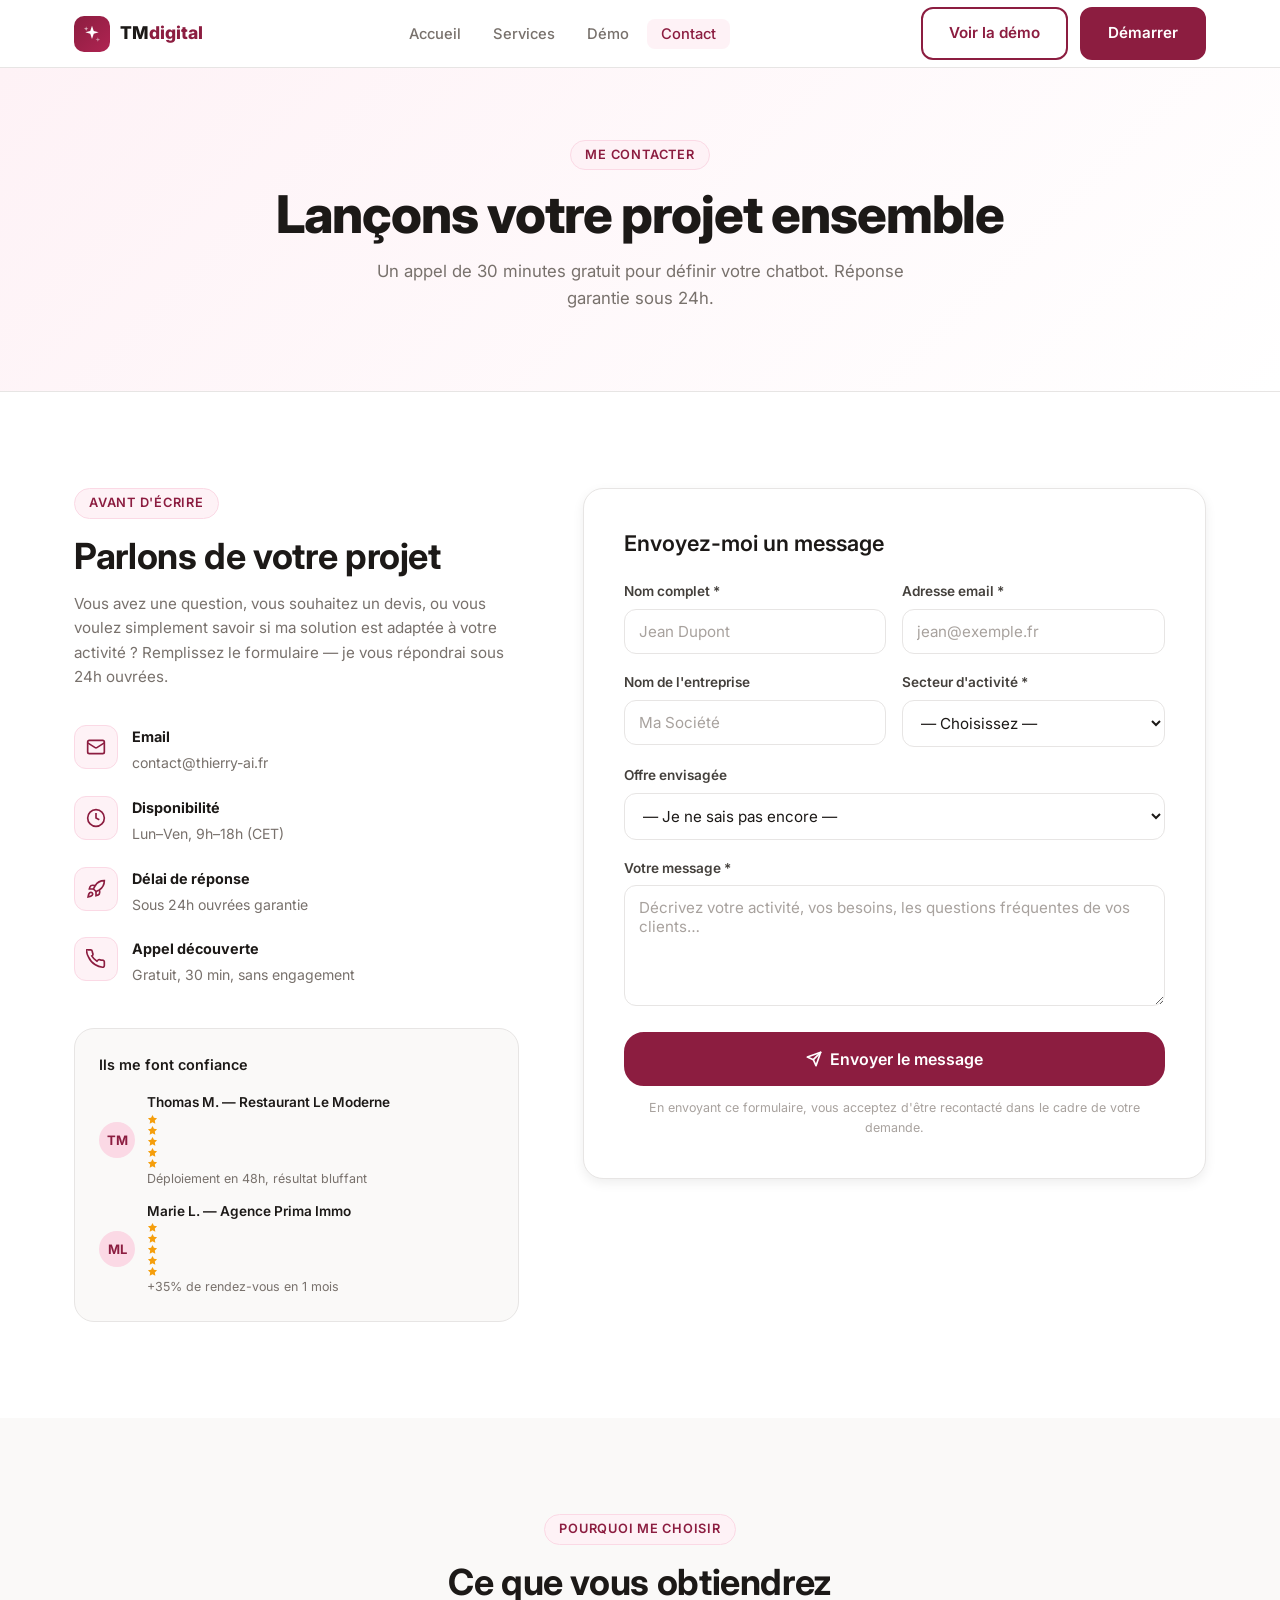
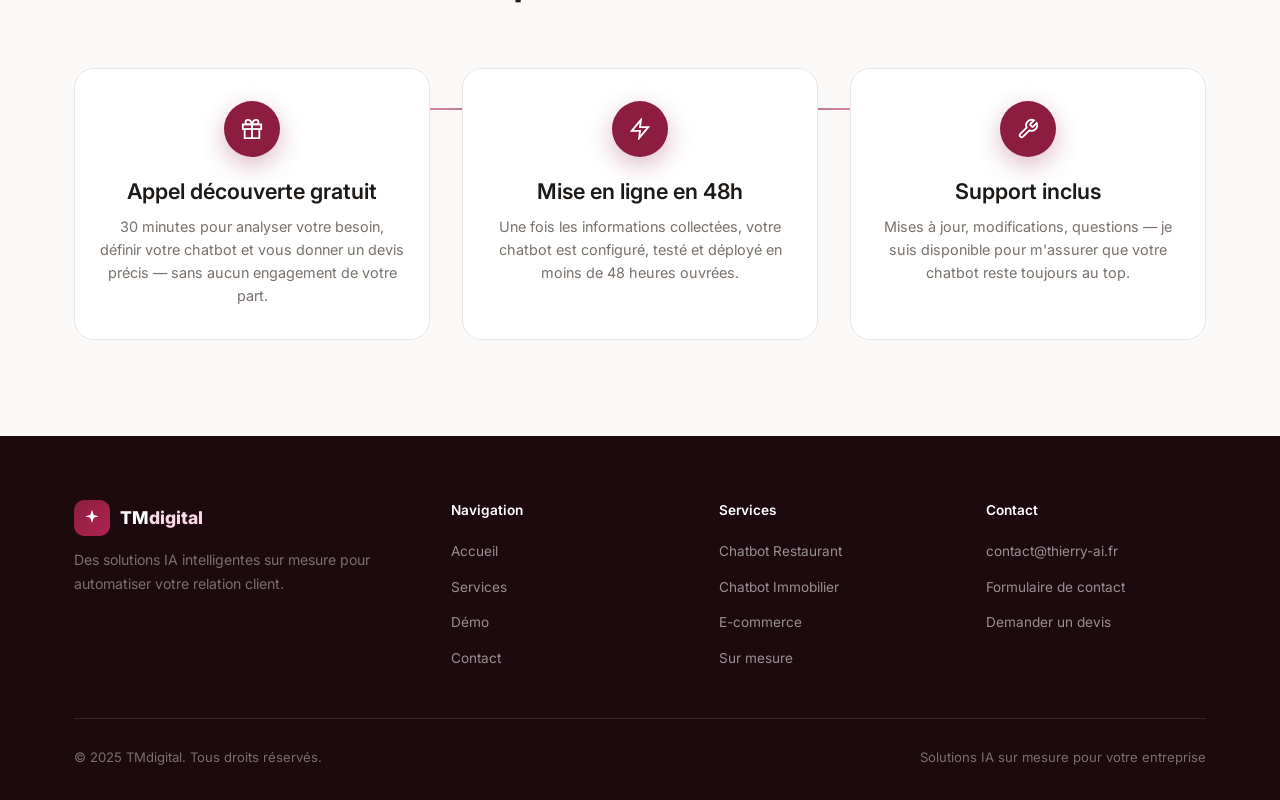
==== static/contact.html @ 53745bdd "TM Digital - premier deploiement" ====
<!DOCTYPE html>
<html lang="fr">
<head>
  <meta charset="UTF-8" />
  <meta name="viewport" content="width=device-width, initial-scale=1.0" />
  <title>Contact — TMdigital</title>
  <meta name="description" content="Contactez-moi pour lancer votre projet de chatbot IA. Appel de découverte gratuit de 30 minutes. Réponse sous 24h." />
  <link rel="preconnect" href="https://fonts.googleapis.com" />
  <link rel="preconnect" href="https://fonts.gstatic.com" crossorigin />
  <link href="https://fonts.googleapis.com/css2?family=Inter:wght@400;500;600;700;800&display=swap" rel="stylesheet" />
  <link rel="stylesheet" href="/static/css/style.css" />
</head>
<body>

<!-- ── Navigation ── -->
<header class="nav">
  <div class="container nav-inner">
    <a href="/" class="nav-logo">
      <div class="nav-logo-icon">
        <svg width="20" height="20" viewBox="0 0 24 24" fill="white"><path d="M12 2l2.09 6.26L20 10l-5.91 1.74L12 18l-2.09-6.26L4 10l5.91-1.74L12 2z"/><path d="M5 3l.68 2.04L7.74 5.72 5.72 6.4 5 8.44 4.28 6.4 2.26 5.72l2.06-.68L5 3z" opacity=".7"/><path d="M19 16l.68 2.04 2.06.68-2.06.68L19 21.44l-.68-2.04-2.06-.68 2.06-.68L19 16z" opacity=".5"/></svg>
      </div>
      <div class="nav-logo-name">TM<span>digital</span></div>
    </a>
    <nav aria-label="Navigation principale">
      <ul class="nav-links">
        <li><a href="/">Accueil</a></li>
        <li><a href="/services">Services</a></li>
        <li><a href="/demo">Démo</a></li>
        <li><a href="/contact" class="active">Contact</a></li>
      </ul>
    </nav>
    <div class="nav-cta">
      <a href="/demo" class="btn btn-outline">Voir la démo</a>
      <a href="/contact" class="btn btn-primary">Démarrer</a>
    </div>
    <button class="nav-burger" aria-label="Menu" aria-expanded="false">
      <span></span><span></span><span></span>
    </button>
  </div>
</header>

<!-- ── Page Header ── -->
<div class="page-header">
  <div class="container">
    <span class="section-label">Me contacter</span>
    <h1>Lançons votre projet ensemble</h1>
    <p>Un appel de 30 minutes gratuit pour définir votre chatbot. Réponse garantie sous 24h.</p>
  </div>
</div>

<!-- ── Contact Section ── -->
<section class="section">
  <div class="container">
    <div class="contact-grid">

      <!-- Info -->
      <div class="contact-info fade-up">
        <span class="section-label">Avant d'écrire</span>
        <h2>Parlons de votre projet</h2>
        <p>
          Vous avez une question, vous souhaitez un devis, ou vous voulez simplement savoir si ma solution
          est adaptée à votre activité ? Remplissez le formulaire — je vous répondrai sous 24h ouvrées.
        </p>

        <div class="contact-items">
          <div class="contact-item">
            <div class="contact-item-icon">
              <svg viewBox="0 0 24 24" fill="none" stroke="currentColor" stroke-width="2"><rect x="2" y="4" width="20" height="16" rx="2"/><path d="m22 7-8.97 5.7a1.94 1.94 0 01-2.06 0L2 7"/></svg>
            </div>
            <div class="contact-item-text">
              <strong>Email</strong>
              <span>contact@thierry-ai.fr</span>
            </div>
          </div>
          <div class="contact-item">
            <div class="contact-item-icon">
              <svg viewBox="0 0 24 24" fill="none" stroke="currentColor" stroke-width="2"><circle cx="12" cy="12" r="10"/><polyline points="12 6 12 12 16 14"/></svg>
            </div>
            <div class="contact-item-text">
              <strong>Disponibilité</strong>
              <span>Lun–Ven, 9h–18h (CET)</span>
            </div>
          </div>
          <div class="contact-item">
            <div class="contact-item-icon">
              <svg viewBox="0 0 24 24" fill="none" stroke="currentColor" stroke-width="2"><path d="M4.5 16.5c-1.5 1.26-2 5-2 5s3.74-.5 5-2c.71-.84.7-2.13-.09-2.91a2.18 2.18 0 00-2.91-.09z"/><path d="m12 15-3-3a22 22 0 012-3.95A12.88 12.88 0 0122 2c0 2.72-.78 7.5-6 11a22.35 22.35 0 01-4 2z"/><path d="M9 12H4s.55-3.03 2-4c1.62-1.08 5 0 5 0"/><path d="M12 15v5s3.03-.55 4-2c1.08-1.62 0-5 0-5"/></svg>
            </div>
            <div class="contact-item-text">
              <strong>Délai de réponse</strong>
              <span>Sous 24h ouvrées garantie</span>
            </div>
          </div>
          <div class="contact-item">
            <div class="contact-item-icon">
              <svg viewBox="0 0 24 24" fill="none" stroke="currentColor" stroke-width="2"><path d="M22 16.92v3a2 2 0 01-2.18 2 19.79 19.79 0 01-8.63-3.07A19.5 19.5 0 013.07 9.81 19.79 19.79 0 01.53 1.16 2 2 0 012.5 1h3a2 2 0 012 1.72 12.84 12.84 0 00.7 2.81 2 2 0 01-.45 2.11L6.91 8.3a16 16 0 006.29 6.29l1.36-1.35a2 2 0 012.11-.45 12.84 12.84 0 002.81.7A2 2 0 0122 15.54v1.38z"/></svg>
            </div>
            <div class="contact-item-text">
              <strong>Appel découverte</strong>
              <span>Gratuit, 30 min, sans engagement</span>
            </div>
          </div>
        </div>

        <!-- Trusted by -->
        <div style="margin-top:40px;padding:24px;background:var(--bg-alt);border:1px solid var(--border);border-radius:var(--radius-xl)">
          <h4 style="margin-bottom:16px;font-size:.9rem">Ils me font confiance</h4>
          <div style="display:flex;flex-direction:column;gap:12px">
            <div style="display:flex;align-items:center;gap:12px">
              <div style="width:36px;height:36px;background:var(--primary-100);border-radius:50%;display:flex;align-items:center;justify-content:center;font-size:13px;font-weight:700;color:var(--primary);flex-shrink:0">TM</div>
              <div>
                <div style="font-size:.85rem;font-weight:600">Thomas M. — Restaurant Le Moderne</div>
                <div style="font-size:.78rem;color:var(--text-3)">
                  <svg viewBox="0 0 24 24" fill="currentColor" style="width:11px;height:11px;color:#f59e0b"><polygon points="12 2 15.09 8.26 22 9.27 17 14.14 18.18 21.02 12 17.77 5.82 21.02 7 14.14 2 9.27 8.91 8.26 12 2"/></svg>
                  <svg viewBox="0 0 24 24" fill="currentColor" style="width:11px;height:11px;color:#f59e0b"><polygon points="12 2 15.09 8.26 22 9.27 17 14.14 18.18 21.02 12 17.77 5.82 21.02 7 14.14 2 9.27 8.91 8.26 12 2"/></svg>
                  <svg viewBox="0 0 24 24" fill="currentColor" style="width:11px;height:11px;color:#f59e0b"><polygon points="12 2 15.09 8.26 22 9.27 17 14.14 18.18 21.02 12 17.77 5.82 21.02 7 14.14 2 9.27 8.91 8.26 12 2"/></svg>
                  <svg viewBox="0 0 24 24" fill="currentColor" style="width:11px;height:11px;color:#f59e0b"><polygon points="12 2 15.09 8.26 22 9.27 17 14.14 18.18 21.02 12 17.77 5.82 21.02 7 14.14 2 9.27 8.91 8.26 12 2"/></svg>
                  <svg viewBox="0 0 24 24" fill="currentColor" style="width:11px;height:11px;color:#f59e0b"><polygon points="12 2 15.09 8.26 22 9.27 17 14.14 18.18 21.02 12 17.77 5.82 21.02 7 14.14 2 9.27 8.91 8.26 12 2"/></svg>
                  Déploiement en 48h, résultat bluffant
                </div>
              </div>
            </div>
            <div style="display:flex;align-items:center;gap:12px">
              <div style="width:36px;height:36px;background:var(--primary-100);border-radius:50%;display:flex;align-items:center;justify-content:center;font-size:13px;font-weight:700;color:var(--primary);flex-shrink:0">ML</div>
              <div>
                <div style="font-size:.85rem;font-weight:600">Marie L. — Agence Prima Immo</div>
                <div style="font-size:.78rem;color:var(--text-3)">
                  <svg viewBox="0 0 24 24" fill="currentColor" style="width:11px;height:11px;color:#f59e0b"><polygon points="12 2 15.09 8.26 22 9.27 17 14.14 18.18 21.02 12 17.77 5.82 21.02 7 14.14 2 9.27 8.91 8.26 12 2"/></svg>
                  <svg viewBox="0 0 24 24" fill="currentColor" style="width:11px;height:11px;color:#f59e0b"><polygon points="12 2 15.09 8.26 22 9.27 17 14.14 18.18 21.02 12 17.77 5.82 21.02 7 14.14 2 9.27 8.91 8.26 12 2"/></svg>
                  <svg viewBox="0 0 24 24" fill="currentColor" style="width:11px;height:11px;color:#f59e0b"><polygon points="12 2 15.09 8.26 22 9.27 17 14.14 18.18 21.02 12 17.77 5.82 21.02 7 14.14 2 9.27 8.91 8.26 12 2"/></svg>
                  <svg viewBox="0 0 24 24" fill="currentColor" style="width:11px;height:11px;color:#f59e0b"><polygon points="12 2 15.09 8.26 22 9.27 17 14.14 18.18 21.02 12 17.77 5.82 21.02 7 14.14 2 9.27 8.91 8.26 12 2"/></svg>
                  <svg viewBox="0 0 24 24" fill="currentColor" style="width:11px;height:11px;color:#f59e0b"><polygon points="12 2 15.09 8.26 22 9.27 17 14.14 18.18 21.02 12 17.77 5.82 21.02 7 14.14 2 9.27 8.91 8.26 12 2"/></svg>
                  +35% de rendez-vous en 1 mois
                </div>
              </div>
            </div>
          </div>
        </div>
      </div>

      <!-- Form -->
      <div class="contact-form-card fade-up">
        <h3>Envoyez-moi un message</h3>

        <form id="contactForm" novalidate>
          <div class="form-row">
            <div class="form-group">
              <label for="nom">Nom complet *</label>
              <input
                type="text"
                id="nom"
                name="nom"
                class="form-control"
                placeholder="Jean Dupont"
                required
              />
            </div>
            <div class="form-group">
              <label for="email">Adresse email *</label>
              <input
                type="email"
                id="email"
                name="email"
                class="form-control"
                placeholder="jean@exemple.fr"
                required
              />
            </div>
          </div>

          <div class="form-row">
            <div class="form-group">
              <label for="entreprise">Nom de l'entreprise</label>
              <input
                type="text"
                id="entreprise"
                name="entreprise"
                class="form-control"
                placeholder="Ma Société"
              />
            </div>
            <div class="form-group">
              <label for="secteur">Secteur d'activité *</label>
              <select id="secteur" name="secteur" class="form-control" required>
                <option value="">— Choisissez —</option>
                <option value="restaurant">Restauration</option>
                <option value="immobilier">Immobilier</option>
                <option value="hotellerie">Hôtellerie</option>
                <option value="ecommerce">E-commerce</option>
                <option value="medical">Médical / Santé</option>
                <option value="juridique">Juridique / Conseil</option>
                <option value="autre">Autre secteur</option>
              </select>
            </div>
          </div>

          <div class="form-group">
            <label for="budget">Offre envisagée</label>
            <select id="budget" name="budget" class="form-control">
              <option value="">— Je ne sais pas encore —</option>
              <option value="starter">Starter (800 € + 150 €/mois)</option>
              <option value="pro">Pro (1 500 € + 200 €/mois)</option>
              <option value="enterprise">Enterprise (sur devis)</option>
            </select>
          </div>

          <div class="form-group">
            <label for="message">Votre message *</label>
            <textarea
              id="message"
              name="message"
              class="form-control"
              rows="5"
              placeholder="Décrivez votre activité, vos besoins, les questions fréquentes de vos clients…"
              required
            ></textarea>
          </div>

          <button type="submit" class="btn btn-primary btn-lg" style="width:100%;justify-content:center">
            <svg width="16" height="16" viewBox="0 0 24 24" fill="none" stroke="currentColor" stroke-width="2.5" stroke-linecap="round" stroke-linejoin="round">
              <line x1="22" y1="2" x2="11" y2="13"/>
              <polygon points="22 2 15 22 11 13 2 9 22 2"/>
            </svg>
            Envoyer le message
          </button>

          <p style="font-size:.78rem;color:var(--text-4);text-align:center;margin-top:12px">
            En envoyant ce formulaire, vous acceptez d'être recontacté dans le cadre de votre demande.
          </p>
        </form>

        <!-- Success state -->
        <div class="form-success" id="formSuccess">
          <div class="form-success-icon">
            <svg viewBox="0 0 24 24" fill="none" stroke="currentColor" stroke-width="2.5" style="width:40px;height:40px;color:var(--success)"><polyline points="20 6 9 17 4 12"/></svg>
          </div>
          <h4>Message envoyé avec succès !</h4>
          <p>Merci pour votre demande. Je vous répondrai dans les <strong>24 heures ouvrées</strong>.</p>
          <a href="/" class="btn btn-outline" style="margin-top:20px">Retour à l'accueil</a>
        </div>
      </div>
    </div>
  </div>
</section>

<!-- ── Trust section ── -->
<section class="section section--alt">
  <div class="container">
    <div class="section-header fade-up">
      <span class="section-label">Pourquoi me choisir</span>
      <h2>Ce que vous obtiendrez</h2>
    </div>
    <div class="steps">
      <div class="step-card fade-up">
        <div class="step-num">
          <svg viewBox="0 0 24 24" fill="none" stroke="white" stroke-width="2"><polyline points="20 12 20 22 4 22 4 12"/><rect x="2" y="7" width="20" height="5"/><line x1="12" y1="22" x2="12" y2="7"/><path d="M12 7H7.5a2.5 2.5 0 010-5C11 2 12 7 12 7z"/><path d="M12 7h4.5a2.5 2.5 0 000-5C13 2 12 7 12 7z"/></svg>
        </div>
        <h3>Appel découverte gratuit</h3>
        <p>30 minutes pour analyser votre besoin, définir votre chatbot et vous donner un devis précis — sans aucun engagement de votre part.</p>
      </div>
      <div class="step-card fade-up">
        <div class="step-num">
          <svg viewBox="0 0 24 24" fill="none" stroke="white" stroke-width="2"><polygon points="13 2 3 14 12 14 11 22 21 10 12 10 13 2"/></svg>
        </div>
        <h3>Mise en ligne en 48h</h3>
        <p>Une fois les informations collectées, votre chatbot est configuré, testé et déployé en moins de 48 heures ouvrées.</p>
      </div>
      <div class="step-card fade-up">
        <div class="step-num">
          <svg viewBox="0 0 24 24" fill="none" stroke="white" stroke-width="2"><path d="M14.7 6.3a1 1 0 000 1.4l1.6 1.6a1 1 0 001.4 0l3.77-3.77a6 6 0 01-7.94 7.94l-6.91 6.91a2.12 2.12 0 01-3-3l6.91-6.91a6 6 0 017.94-7.94l-3.76 3.76z"/></svg>
        </div>
        <h3>Support inclus</h3>
        <p>Mises à jour, modifications, questions — je suis disponible pour m'assurer que votre chatbot reste toujours au top.</p>
      </div>
    </div>
  </div>
</section>

<!-- ── Footer ── -->
<footer class="footer">
  <div class="container">
    <div class="footer-grid">
      <div class="footer-brand">
        <a href="/" class="nav-logo" style="color:#fff">
          <div class="nav-logo-icon footer-logo-icon">
            <svg width="20" height="20" viewBox="0 0 24 24" fill="white"><path d="M12 2l2.09 6.26L20 10l-5.91 1.74L12 18l-2.09-6.26L4 10l5.91-1.74L12 2z"/></svg>
          </div>
          <div class="nav-logo-name">TM<span style="color:var(--primary-100)">digital</span></div>
        </a>
        <p>Des solutions IA intelligentes sur mesure pour automatiser votre relation client.</p>
      </div>
      <div class="footer-col">
        <h5>Navigation</h5>
        <ul class="footer-links">
          <li><a href="/">Accueil</a></li>
          <li><a href="/services">Services</a></li>
          <li><a href="/demo">Démo</a></li>
          <li><a href="/contact">Contact</a></li>
        </ul>
      </div>
      <div class="footer-col">
        <h5>Services</h5>
        <ul class="footer-links">
          <li><a href="/services">Chatbot Restaurant</a></li>
          <li><a href="/services">Chatbot Immobilier</a></li>
          <li><a href="/services">E-commerce</a></li>
          <li><a href="/services">Sur mesure</a></li>
        </ul>
      </div>
      <div class="footer-col">
        <h5>Contact</h5>
        <ul class="footer-links">
          <li><a href="mailto:contact@thierry-ai.fr">contact@thierry-ai.fr</a></li>
          <li><a href="/contact">Formulaire de contact</a></li>
          <li><a href="/contact">Demander un devis</a></li>
        </ul>
      </div>
    </div>
    <div class="footer-bottom">
      <p>© 2025 TMdigital. Tous droits réservés.</p>
      <p>Solutions IA sur mesure pour votre entreprise</p>
    </div>
  </div>
</footer>

<script src="/static/js/main.js"></script>
</body>
</html>
---- static/css/style.css ----
/* ============================================================
   ThierryAI — Design System
   ============================================================ */

:root {
  /* ── Couleurs marque (bordeaux/burgundy) ── */
  --primary:        #8C1D40;
  --primary-dark:   #6B1530;
  --primary-light:  #B02452;
  --primary-50:     #FEF2F6;
  --primary-100:    #FBD9E5;

  /* ── Couleur produit (chatbot — bleu distinct) ── */
  --product:        #2563EB;
  --product-dark:   #1D4ED8;
  --product-50:     #EFF6FF;
  --product-100:    #DBEAFE;

  /* ── Accent ── */
  --gold:           #D97706;
  --gold-light:     #FEF3C7;
  --success:        #059669;
  --success-light:  #D1FAE5;

  /* ── Typographie (tons chauds) ── */
  --text:           #1C1917;
  --text-2:         #44403C;
  --text-3:         #78716C;
  --text-4:         #A8A29E;

  /* ── Bordures & Fonds ── */
  --border:         #E7E5E4;
  --border-light:   #F5F5F4;
  --bg:             #FFFFFF;
  --bg-alt:         #FAF9F8;
  --bg-dark:        #1C0A0E;     /* bordeaux très sombre */

  /* ── Ombres ── */
  --shadow-sm:      0 1px 3px rgba(0,0,0,.07);
  --shadow:         0 4px 12px rgba(0,0,0,.07);
  --shadow-lg:      0 10px 30px rgba(0,0,0,.09);
  --shadow-xl:      0 20px 50px rgba(0,0,0,.11);
  --shadow-brand:   0 8px 24px rgba(140,29,64,.30);

  /* ── Radii ── */
  --radius:         8px;
  --radius-lg:      12px;
  --radius-xl:      20px;

  /* ── Misc ── */
  --nav-h:          68px;
  --transition:     all .2s ease;
}

/* ── Reset & Base ── */
*, *::before, *::after { box-sizing: border-box; margin: 0; padding: 0; }
html  { scroll-behavior: smooth; }
body  {
  font-family: 'Inter', system-ui, -apple-system, sans-serif;
  color: var(--text);
  background: var(--bg);
  line-height: 1.6;
  font-size: 16px;
  -webkit-font-smoothing: antialiased;
}
img, svg { display: block; max-width: 100%; }
a   { text-decoration: none; color: inherit; }
button, input, textarea, select { font-family: inherit; font-size: inherit; }

/* ── Typographie ── */
h1 { font-size: clamp(2rem, 5vw, 3.25rem); font-weight: 800; line-height: 1.1; letter-spacing: -.02em; }
h2 { font-size: clamp(1.5rem, 3vw, 2.25rem); font-weight: 700; line-height: 1.2; letter-spacing: -.01em; }
h3 { font-size: clamp(1.1rem, 2vw, 1.35rem); font-weight: 600; line-height: 1.3; }
h4 { font-size: 1rem; font-weight: 600; }
p  { color: var(--text-3); }

/* ── Layout ── */
.container {
  width: 100%;
  max-width: 1180px;
  margin-inline: auto;
  padding-inline: 24px;
}
.section       { padding-block: 96px; }
.section--alt  { background: var(--bg-alt); }

.section-label {
  display: inline-flex;
  align-items: center;
  gap: 6px;
  font-size: .8rem;
  font-weight: 600;
  letter-spacing: .06em;
  text-transform: uppercase;
  color: var(--primary);
  background: var(--primary-50);
  border: 1px solid var(--primary-100);
  border-radius: 100px;
  padding: 4px 14px;
  margin-bottom: 16px;
}
.section-header {
  text-align: center;
  max-width: 640px;
  margin-inline: auto;
  margin-bottom: 64px;
}
.section-header p { margin-top: 12px; font-size: 1.05rem; }

/* ── Boutons ── */
.btn {
  display: inline-flex;
  align-items: center;
  gap: 8px;
  font-weight: 600;
  font-size: .95rem;
  padding: 12px 26px;
  border-radius: var(--radius-lg);
  border: 2px solid transparent;
  cursor: pointer;
  transition: var(--transition);
  white-space: nowrap;
}
.btn-primary {
  background: var(--primary);
  color: #fff;
  border-color: var(--primary);
}
.btn-primary:hover {
  background: var(--primary-dark);
  border-color: var(--primary-dark);
  transform: translateY(-1px);
  box-shadow: var(--shadow-brand);
}
.btn-outline {
  background: transparent;
  color: var(--primary);
  border-color: var(--primary);
}
.btn-outline:hover { background: var(--primary-50); }
.btn-white {
  background: #fff;
  color: var(--primary);
  border-color: #fff;
}
.btn-white:hover { background: #f9f0f3; transform: translateY(-1px); }
.btn-lg { padding: 15px 34px; font-size: 1rem; border-radius: var(--radius-xl); }

/* ── Navigation ── */
.nav {
  position: sticky;
  top: 0;
  z-index: 100;
  height: var(--nav-h);
  background: rgba(255,255,255,.93);
  backdrop-filter: blur(14px);
  -webkit-backdrop-filter: blur(14px);
  border-bottom: 1px solid var(--border);
}
.nav-inner {
  height: 100%;
  display: flex;
  align-items: center;
  justify-content: space-between;
  gap: 32px;
}
.nav-logo {
  display: flex;
  align-items: center;
  gap: 10px;
  font-weight: 800;
  font-size: 1.1rem;
  color: var(--text);
  flex-shrink: 0;
}
.nav-logo-icon {
  width: 36px;
  height: 36px;
  background: linear-gradient(135deg, var(--primary) 0%, var(--primary-light) 100%);
  border-radius: 10px;
  display: flex;
  align-items: center;
  justify-content: center;
  flex-shrink: 0;
}
.nav-logo-name { display: flex; align-items: baseline; gap: 1px; }
.nav-logo-name span { color: var(--primary); }
.nav-links { display: flex; align-items: center; gap: 4px; list-style: none; }
.nav-links a {
  font-size: .92rem;
  font-weight: 500;
  color: var(--text-3);
  padding: 6px 14px;
  border-radius: var(--radius);
  transition: var(--transition);
}
.nav-links a:hover  { color: var(--text); background: var(--bg-alt); }
.nav-links a.active { color: var(--primary); background: var(--primary-50); }
.nav-cta { display: flex; align-items: center; gap: 12px; }
.nav-burger {
  display: none;
  flex-direction: column;
  gap: 5px;
  cursor: pointer;
  padding: 6px;
  border-radius: var(--radius);
  border: none;
  background: none;
}
.nav-burger span {
  display: block;
  width: 22px;
  height: 2px;
  background: var(--text);
  border-radius: 2px;
  transition: var(--transition);
}

/* ── Hero ── */
.hero {
  overflow: hidden;
  padding-top: 80px;
  padding-bottom: 100px;
  background: linear-gradient(140deg, #fff 0%, var(--primary-50) 60%, #fff 100%);
  position: relative;
}
.hero::before {
  content: '';
  position: absolute;
  inset: 0;
  background: radial-gradient(ellipse at 72% 40%, rgba(140,29,64,.07) 0%, transparent 65%);
  pointer-events: none;
}
.hero-grid {
  display: grid;
  grid-template-columns: 1fr 1fr;
  gap: 64px;
  align-items: center;
}
.hero-badges { display: flex; gap: 8px; margin-bottom: 24px; flex-wrap: wrap; }
.hero-badge {
  font-size: .78rem;
  font-weight: 600;
  color: var(--primary);
  background: var(--primary-50);
  border: 1px solid var(--primary-100);
  border-radius: 100px;
  padding: 4px 12px;
  display: inline-flex;
  align-items: center;
  gap: 6px;
}
.hero-badge svg { width: 13px; height: 13px; }
.hero h1 { margin-bottom: 20px; color: var(--text); }
.hero h1 em { font-style: normal; color: var(--primary); }
.hero-sub { font-size: 1.1rem; color: var(--text-3); margin-bottom: 36px; max-width: 520px; }
.hero-actions { display: flex; align-items: center; gap: 12px; flex-wrap: wrap; }
.hero-trust { margin-top: 40px; display: flex; align-items: center; gap: 12px; }
.trust-avatars { display: flex; align-items: center; }
.trust-avatar {
  width: 34px;
  height: 34px;
  border-radius: 50%;
  border: 2px solid #fff;
  background: var(--primary-100);
  color: var(--primary);
  display: flex;
  align-items: center;
  justify-content: center;
  font-size: 11px;
  font-weight: 700;
  margin-left: -8px;
}
.trust-avatar:first-child { margin-left: 0; }
.trust-text { font-size: .85rem; color: var(--text-3); }
.trust-text strong { color: var(--text); font-weight: 600; }
.hero-visual { display: flex; justify-content: flex-end; position: relative; }

/* ── Chat Mockup (hero — garde le bleu du produit) ── */
.chat-mockup {
  width: 340px;
  background: #fff;
  border-radius: var(--radius-xl);
  box-shadow: var(--shadow-xl);
  overflow: hidden;
  border: 1px solid var(--border);
}
.chat-mockup-header {
  background: var(--product);
  padding: 14px 18px;
  display: flex;
  align-items: center;
  gap: 10px;
}
.cm-avatar {
  width: 36px; height: 36px;
  background: rgba(255,255,255,.2);
  border-radius: 50%;
  display: flex;
  align-items: center;
  justify-content: center;
  flex-shrink: 0;
}
.cm-info h4 { color: #fff; font-size: 13px; font-weight: 600; }
.cm-info p  { color: rgba(255,255,255,.75); font-size: 11px; }
.cm-status  { width: 8px; height: 8px; background: #34d399; border-radius: 50%; margin-left: auto; flex-shrink: 0; }
.chat-mockup-body { padding: 14px; display: flex; flex-direction: column; gap: 10px; }
.cm-msg { display: flex; flex-direction: column; gap: 4px; max-width: 80%; }
.cm-msg.user { align-self: flex-end; align-items: flex-end; }
.cm-msg.bot  { align-self: flex-start; }
.cm-bubble {
  padding: 9px 13px;
  border-radius: 14px;
  font-size: 13px;
  line-height: 1.45;
  color: var(--text);
  background: var(--bg-alt);
}
.cm-msg.user .cm-bubble { background: var(--product); color: #fff; border-bottom-right-radius: 4px; }
.cm-msg.bot  .cm-bubble { border-bottom-left-radius: 4px; }
.cm-time { font-size: 10px; color: var(--text-4); }
.cm-typing .cm-bubble { display: flex; gap: 4px; align-items: center; padding: 11px 14px; }
.cm-dot { width: 6px; height: 6px; background: var(--text-4); border-radius: 50%; animation: bounce .9s ease-in-out infinite; }
.cm-dot:nth-child(2) { animation-delay: .15s; }
.cm-dot:nth-child(3) { animation-delay: .3s; }
@keyframes bounce { 0%,60%,100%{transform:translateY(0)} 30%{transform:translateY(-5px)} }
.chat-mockup-input {
  padding: 10px 14px;
  border-top: 1px solid var(--border);
  display: flex;
  align-items: center;
  gap: 8px;
}
.cm-input-field {
  flex: 1;
  background: var(--bg-alt);
  border: 1px solid var(--border);
  border-radius: 8px;
  padding: 8px 12px;
  font-size: 12px;
  color: var(--text-3);
}
.cm-send-btn {
  width: 32px; height: 32px;
  background: var(--product);
  border-radius: 8px;
  display: flex;
  align-items: center;
  justify-content: center;
}

.float-badge {
  position: absolute;
  background: #fff;
  border: 1px solid var(--border);
  border-radius: var(--radius-lg);
  padding: 10px 14px;
  box-shadow: var(--shadow-lg);
  font-size: 12px;
  font-weight: 600;
  display: flex;
  align-items: center;
  gap: 8px;
  white-space: nowrap;
}
.float-badge-1 { top: -24px; right: -20px; color: var(--success); }
.float-badge-2 { bottom: -18px; left: -24px; color: var(--product); }
.float-dot { width: 8px; height: 8px; background: currentColor; border-radius: 50%; flex-shrink: 0; }

/* ── Stats ── */
.stats { padding-block: 0; }
.stats-inner {
  background: var(--bg-dark);
  border-radius: var(--radius-xl);
  padding: 48px 64px;
  display: grid;
  grid-template-columns: repeat(4, 1fr);
  gap: 32px;
  margin-block: -40px;
  position: relative;
  z-index: 10;
  box-shadow: var(--shadow-xl);
}
.stat-item { text-align: center; }
.stat-icon {
  width: 44px; height: 44px;
  background: rgba(140,29,64,.25);
  border-radius: var(--radius-lg);
  display: flex;
  align-items: center;
  justify-content: center;
  margin-inline: auto;
  margin-bottom: 12px;
  color: var(--primary-100);
}
.stat-icon svg { width: 22px; height: 22px; }
.stat-number {
  font-size: 2.4rem;
  font-weight: 800;
  color: #fff;
  line-height: 1;
  margin-bottom: 6px;
}
.stat-number em { font-style: normal; color: var(--primary-100); }
.stat-label { font-size: .83rem; color: rgba(255,255,255,.5); }

/* ── Steps ── */
.steps { display: grid; grid-template-columns: repeat(3, 1fr); gap: 32px; position: relative; }
.steps::before {
  content: '';
  position: absolute;
  top: 40px;
  left: calc(16.67% + 16px);
  right: calc(16.67% + 16px);
  height: 2px;
  background: linear-gradient(90deg, var(--primary-100), var(--primary), var(--primary-100));
  pointer-events: none;
}
.step-card {
  text-align: center;
  padding: 32px 24px;
  border-radius: var(--radius-xl);
  background: var(--bg);
  border: 1px solid var(--border);
  transition: var(--transition);
  position: relative;
}
.step-card:hover { transform: translateY(-4px); box-shadow: var(--shadow-lg); border-color: var(--primary-100); }
.step-num {
  width: 56px; height: 56px;
  background: var(--primary);
  color: #fff;
  font-weight: 800;
  font-size: 1.1rem;
  border-radius: 50%;
  display: flex;
  align-items: center;
  justify-content: center;
  margin-inline: auto;
  margin-bottom: 20px;
  box-shadow: var(--shadow-brand);
  position: relative;
  z-index: 1;
}
.step-num svg { width: 22px; height: 22px; }
.step-card h3 { margin-bottom: 10px; }
.step-card p  { font-size: .9rem; }

/* ── Industries ── */
.industries-grid {
  display: grid;
  grid-template-columns: repeat(3, 1fr);
  gap: 20px;
}
.industry-card {
  background: var(--bg);
  border: 1px solid var(--border);
  border-radius: var(--radius-xl);
  padding: 28px;
  display: flex;
  align-items: flex-start;
  gap: 16px;
  transition: var(--transition);
}
.industry-card:hover { border-color: var(--primary); box-shadow: var(--shadow-lg); transform: translateY(-2px); }
.industry-icon {
  width: 50px; height: 50px;
  background: var(--primary-50);
  border-radius: var(--radius-lg);
  display: flex;
  align-items: center;
  justify-content: center;
  flex-shrink: 0;
  color: var(--primary);
}
.industry-icon svg { width: 24px; height: 24px; }
.industry-info h4 { margin-bottom: 4px; }
.industry-info p  { font-size: .88rem; }

/* ── Benefits ── */
.benefits-grid {
  display: grid;
  grid-template-columns: 1fr 1fr;
  gap: 56px;
  align-items: center;
}
.benefits-list { display: flex; flex-direction: column; gap: 28px; }
.benefit-item  { display: flex; gap: 16px; align-items: flex-start; }
.benefit-icon {
  width: 48px; height: 48px;
  background: var(--primary-50);
  border: 1px solid var(--primary-100);
  border-radius: var(--radius-lg);
  display: flex;
  align-items: center;
  justify-content: center;
  flex-shrink: 0;
  color: var(--primary);
}
.benefit-icon svg { width: 22px; height: 22px; }
.benefit-text h4 { margin-bottom: 4px; }
.benefit-text p  { font-size: .9rem; }
.benefits-visual { position: relative; }
.metrics-card {
  background: #fff;
  border: 1px solid var(--border);
  border-radius: var(--radius-xl);
  padding: 28px;
  box-shadow: var(--shadow-lg);
}
.metrics-card h4 { font-size: .85rem; color: var(--text-3); margin-bottom: 20px; font-weight: 500; }
.metric-bar-item { margin-bottom: 16px; }
.metric-bar-item:last-child { margin-bottom: 0; }
.metric-label {
  display: flex;
  justify-content: space-between;
  font-size: .85rem;
  margin-bottom: 6px;
}
.metric-label span:first-child { font-weight: 500; color: var(--text-2); }
.metric-label span:last-child  { color: var(--primary); font-weight: 700; }
.metric-bar { height: 8px; background: var(--border-light); border-radius: 100px; overflow: hidden; }
.metric-fill { height: 100%; background: linear-gradient(90deg, var(--primary-light), var(--primary)); border-radius: 100px; }

/* ── Témoignages ── */
.testimonials-grid { display: grid; grid-template-columns: repeat(3, 1fr); gap: 24px; }
.testimonial-card {
  background: var(--bg);
  border: 1px solid var(--border);
  border-radius: var(--radius-xl);
  padding: 28px;
  transition: var(--transition);
}
.testimonial-card:hover { box-shadow: var(--shadow-lg); transform: translateY(-2px); }
.stars { display: flex; gap: 3px; margin-bottom: 14px; color: var(--gold); }
.stars svg { width: 16px; height: 16px; }
.testimonial-text { font-size: .95rem; color: var(--text-2); line-height: 1.65; margin-bottom: 20px; font-style: italic; }
.testimonial-author { display: flex; align-items: center; gap: 12px; }
.author-avatar {
  width: 42px; height: 42px;
  border-radius: 50%;
  background: var(--primary-100);
  color: var(--primary);
  display: flex;
  align-items: center;
  justify-content: center;
  font-size: 13px;
  font-weight: 800;
  flex-shrink: 0;
}
.author-info strong { font-size: .9rem; display: block; color: var(--text); }
.author-info span   { font-size: .82rem; color: var(--text-3); }

/* ── CTA Banner ── */
.cta-banner {
  background: linear-gradient(135deg, var(--primary) 0%, var(--primary-dark) 100%);
  border-radius: var(--radius-xl);
  padding: 64px;
  text-align: center;
  position: relative;
  overflow: hidden;
}
.cta-banner::before {
  content: '';
  position: absolute;
  inset: 0;
  background: url("data:image/svg+xml,%3Csvg width='60' height='60' viewBox='0 0 60 60' xmlns='http://www.w3.org/2000/svg'%3E%3Cg fill='%23ffffff' fill-opacity='0.04'%3E%3Cpath d='M36 34v-4h-2v4h-4v2h4v4h2v-4h4v-2h-4zm0-30V0h-2v4h-4v2h4v4h2V6h4V4h-4zM6 34v-4H4v4H0v2h4v4h2v-4h4v-2H6zM6 4V0H4v4H0v2h4v4h2V6h4V4H6z'/%3E%3C/g%3E%3C/svg%3E") repeat;
  pointer-events: none;
}
.cta-banner h2 { color: #fff; margin-bottom: 14px; }
.cta-banner p  { color: rgba(255,255,255,.75); font-size: 1.05rem; max-width: 540px; margin-inline: auto; margin-bottom: 36px; }
.cta-banner .btn-actions { display: flex; justify-content: center; gap: 12px; flex-wrap: wrap; }

/* ── Cartes services ── */
.service-cards { display: grid; grid-template-columns: repeat(2, 1fr); gap: 28px; }
.service-card {
  background: var(--bg);
  border: 1px solid var(--border);
  border-radius: var(--radius-xl);
  padding: 36px;
  transition: var(--transition);
  position: relative;
  overflow: hidden;
}
.service-card::before {
  content: '';
  position: absolute;
  top: 0; left: 0;
  width: 4px; height: 100%;
  background: var(--primary);
  opacity: 0;
  transition: var(--transition);
}
.service-card:hover { box-shadow: var(--shadow-lg); transform: translateY(-3px); border-color: var(--primary-100); }
.service-card:hover::before { opacity: 1; }
.service-card-icon {
  width: 56px; height: 56px;
  background: var(--primary-50);
  border: 1px solid var(--primary-100);
  border-radius: var(--radius-xl);
  display: flex;
  align-items: center;
  justify-content: center;
  margin-bottom: 20px;
  color: var(--primary);
}
.service-card-icon svg { width: 26px; height: 26px; }
.service-card h3 { margin-bottom: 10px; }
.service-card p  { font-size: .92rem; margin-bottom: 20px; }
.service-features { list-style: none; display: flex; flex-direction: column; gap: 9px; }
.service-features li {
  font-size: .88rem;
  color: var(--text-2);
  display: flex;
  align-items: center;
  gap: 10px;
}
.service-features li .check-icon {
  width: 18px; height: 18px;
  color: var(--success);
  flex-shrink: 0;
}
.service-card.featured {
  background: linear-gradient(135deg, var(--primary-50) 0%, #fff 100%);
  border-color: var(--primary-100);
}
.service-card.featured::before { opacity: 1; }

/* ── Tarifs ── */
.pricing-grid { display: grid; grid-template-columns: repeat(3, 1fr); gap: 24px; }
.pricing-card {
  background: var(--bg);
  border: 1px solid var(--border);
  border-radius: var(--radius-xl);
  padding: 36px;
  display: flex;
  flex-direction: column;
  transition: var(--transition);
}
.pricing-card:hover { box-shadow: var(--shadow-lg); transform: translateY(-4px); }
.pricing-card.popular {
  background: var(--primary);
  border-color: var(--primary);
  color: #fff;
  position: relative;
}
.pricing-card.popular p   { color: rgba(255,255,255,.8); }
.pricing-card.popular .pricing-features li { color: rgba(255,255,255,.9); }
.pricing-card.popular .pricing-features li .check-icon { color: rgba(255,255,255,.9); }
.popular-badge {
  position: absolute;
  top: -14px; left: 50%;
  transform: translateX(-50%);
  background: var(--gold);
  color: #1C1917;
  font-size: .75rem;
  font-weight: 700;
  padding: 4px 14px;
  border-radius: 100px;
  white-space: nowrap;
}
.pricing-name {
  font-size: .82rem;
  font-weight: 700;
  text-transform: uppercase;
  letter-spacing: .06em;
  color: var(--primary);
  margin-bottom: 10px;
}
.pricing-card.popular .pricing-name { color: rgba(255,255,255,.8); }
.pricing-price {
  font-size: 2.5rem;
  font-weight: 800;
  line-height: 1;
  margin-bottom: 4px;
}
.pricing-price sup { font-size: 1.2rem; font-weight: 600; vertical-align: top; margin-top: 4px; }
.pricing-monthly { font-size: .85rem; color: var(--text-3); margin-bottom: 28px; }
.pricing-card.popular .pricing-monthly { color: rgba(255,255,255,.65); }
.pricing-divider { border: none; border-top: 1px solid var(--border); margin-bottom: 24px; }
.pricing-card.popular .pricing-divider { border-color: rgba(255,255,255,.2); }
.pricing-features {
  list-style: none;
  flex: 1;
  display: flex;
  flex-direction: column;
  gap: 12px;
  margin-bottom: 32px;
}
.pricing-features li {
  font-size: .9rem;
  color: var(--text-2);
  display: flex;
  align-items: center;
  gap: 10px;
}
.pricing-features li .check-icon { width: 18px; height: 18px; color: var(--success); flex-shrink: 0; }
.pricing-features li.disabled { opacity: .4; }
.pricing-features li.disabled .check-icon { color: var(--text-4); }

/* ── Processus ── */
.process-steps { display: flex; flex-direction: column; }
.process-step {
  display: grid;
  grid-template-columns: 80px 1fr;
  gap: 32px;
  padding-block: 36px;
  border-bottom: 1px solid var(--border);
}
.process-step:last-child { border-bottom: none; }
.process-step-num {
  width: 56px; height: 56px;
  background: var(--primary);
  color: #fff;
  border-radius: var(--radius-xl);
  display: flex;
  align-items: center;
  justify-content: center;
  font-weight: 800;
  font-size: 1.1rem;
  flex-shrink: 0;
  box-shadow: var(--shadow-brand);
}
.process-step-content h3 { margin-bottom: 8px; }
.process-step-content p  { font-size: .95rem; }
.process-step-meta { margin-top: 12px; display: flex; align-items: center; gap: 10px; flex-wrap: wrap; }
.process-tag {
  font-size: .78rem;
  font-weight: 600;
  padding: 3px 10px;
  border-radius: 100px;
  background: var(--primary-50);
  color: var(--primary);
  border: 1px solid var(--primary-100);
}

/* ── FAQ ── */
.faq-list {
  display: flex;
  flex-direction: column;
  border: 1px solid var(--border);
  border-radius: var(--radius-xl);
  overflow: hidden;
}
.faq-item { border-bottom: 1px solid var(--border); }
.faq-item:last-child { border-bottom: none; }
.faq-question {
  width: 100%;
  display: flex;
  justify-content: space-between;
  align-items: center;
  padding: 22px 28px;
  background: none;
  border: none;
  text-align: left;
  cursor: pointer;
  font-weight: 600;
  font-size: .95rem;
  color: var(--text);
  transition: var(--transition);
  gap: 16px;
}
.faq-question:hover { background: var(--bg-alt); }
.faq-icon {
  width: 24px; height: 24px;
  border-radius: 50%;
  border: 1.5px solid var(--border);
  display: flex;
  align-items: center;
  justify-content: center;
  flex-shrink: 0;
  color: var(--primary);
  transition: var(--transition);
  font-size: 16px;
}
.faq-item.open .faq-icon { transform: rotate(45deg); background: var(--primary); color: #fff; border-color: var(--primary); }
.faq-answer { max-height: 0; overflow: hidden; transition: max-height .3s ease; }
.faq-answer-inner { padding: 0 28px 22px; font-size: .92rem; color: var(--text-3); line-height: 1.7; }
.faq-item.open .faq-answer { max-height: 400px; }

/* ── Page d'en-tête ── */
.page-header {
  background: linear-gradient(135deg, var(--primary-50) 0%, #fff 100%);
  padding: 72px 0 80px;
  text-align: center;
  border-bottom: 1px solid var(--border);
}
.page-header h1 { margin-bottom: 14px; }
.page-header p   { font-size: 1.05rem; max-width: 540px; margin-inline: auto; }

/* ── Demo ── */
.demo-grid { display: grid; grid-template-columns: 1fr 1fr; gap: 64px; align-items: start; }
.demo-info h2 { margin-bottom: 14px; }
.demo-info p   { font-size: .95rem; margin-bottom: 24px; }
.demo-tips { display: flex; flex-direction: column; gap: 14px; margin-bottom: 32px; }
.demo-tip {
  display: flex;
  align-items: flex-start;
  gap: 14px;
  background: var(--bg-alt);
  border: 1px solid var(--border);
  border-radius: var(--radius-lg);
  padding: 14px 16px;
}
.demo-tip-icon {
  width: 38px; height: 38px;
  background: var(--primary-50);
  border-radius: var(--radius);
  display: flex;
  align-items: center;
  justify-content: center;
  flex-shrink: 0;
  color: var(--primary);
}
.demo-tip-icon svg { width: 18px; height: 18px; }
.demo-tip-text strong { color: var(--text); display: block; margin-bottom: 2px; font-size: .88rem; }
.demo-tip-text span   { font-size: .85rem; color: var(--text-3); }
.demo-widget-wrapper { position: sticky; top: calc(var(--nav-h) + 24px); }
.demo-sector-tabs { display: flex; gap: 8px; margin-bottom: 16px; }
.sector-tab {
  flex: 1;
  padding: 10px 16px;
  border: 1.5px solid var(--border);
  border-radius: var(--radius-lg);
  background: var(--bg);
  cursor: pointer;
  font-size: .88rem;
  font-weight: 600;
  color: var(--text-3);
  transition: var(--transition);
  text-align: center;
}
.sector-tab:hover  { border-color: var(--product); color: var(--product); background: var(--product-50); }
.sector-tab.active { border-color: var(--product); color: var(--product); background: var(--product-50); }

/* ── Chat widget (démo — bleu produit) ── */
.chat-widget {
  width: 100%;
  max-width: 440px;
  margin-inline: auto;
  height: 540px;
  background: #fff;
  border-radius: var(--radius-xl);
  box-shadow: var(--shadow-xl);
  border: 1px solid var(--border);
  display: flex;
  flex-direction: column;
  overflow: hidden;
}
.chat-widget-header {
  background: var(--product);
  padding: 16px 20px;
  display: flex;
  align-items: center;
  gap: 12px;
  flex-shrink: 0;
}
.cw-avatar {
  width: 38px; height: 38px;
  background: rgba(255,255,255,.2);
  border-radius: 50%;
  display: flex;
  align-items: center;
  justify-content: center;
  color: #fff;
}
.cw-avatar svg { width: 20px; height: 20px; }
.cw-info h4 { color: #fff; font-size: 14px; font-weight: 600; }
.cw-info p  { color: rgba(255,255,255,.75); font-size: 11px; }
.cw-dot { width: 8px; height: 8px; background: #34d399; border-radius: 50%; margin-left: auto; }
.chat-widget-messages {
  flex: 1;
  overflow-y: auto;
  padding: 16px;
  display: flex;
  flex-direction: column;
  gap: 10px;
}
.chat-widget-messages::-webkit-scrollbar { width: 4px; }
.chat-widget-messages::-webkit-scrollbar-track { background: transparent; }
.chat-widget-messages::-webkit-scrollbar-thumb { background: var(--border); border-radius: 2px; }
.cw-msg { display: flex; flex-direction: column; gap: 4px; max-width: 80%; }
.cw-msg.user { align-self: flex-end; align-items: flex-end; }
.cw-msg.bot  { align-self: flex-start; }
.cw-bubble {
  padding: 10px 14px;
  border-radius: 14px;
  font-size: 14px;
  line-height: 1.5;
  color: var(--text);
  background: var(--bg-alt);
}
.cw-msg.user .cw-bubble { background: var(--product); color: #fff; border-bottom-right-radius: 4px; }
.cw-msg.bot  .cw-bubble { border-bottom-left-radius: 4px; }
.cw-time { font-size: 10px; color: var(--text-4); }
.typing-indicator .cw-bubble { display: flex; gap: 4px; align-items: center; padding: 12px 16px; }
.typing-dot { width: 7px; height: 7px; background: var(--text-4); border-radius: 50%; animation: bounce 1.2s infinite; }
.typing-dot:nth-child(2) { animation-delay: .2s; }
.typing-dot:nth-child(3) { animation-delay: .4s; }
.chat-widget-input {
  padding: 12px 16px;
  border-top: 1px solid var(--border);
  display: flex;
  gap: 8px;
  align-items: flex-end;
  flex-shrink: 0;
}
.cw-textarea {
  flex: 1;
  border: 1.5px solid var(--border);
  border-radius: 10px;
  padding: 10px 12px;
  font-size: 14px;
  font-family: inherit;
  resize: none;
  outline: none;
  max-height: 120px;
  transition: border-color .15s;
  background: var(--bg);
}
.cw-textarea:focus { border-color: var(--product); }
.cw-send {
  width: 40px; height: 40px;
  border-radius: 10px;
  border: none;
  background: var(--product);
  color: #fff;
  cursor: pointer;
  display: flex;
  align-items: center;
  justify-content: center;
  transition: var(--transition);
  flex-shrink: 0;
}
.cw-send:hover    { background: var(--product-dark); }
.cw-send:disabled { background: #93c5fd; cursor: not-allowed; }
.cw-send svg { width: 16px; height: 16px; }

/* ── Contact ── */
.contact-grid { display: grid; grid-template-columns: 1fr 1.4fr; gap: 64px; align-items: start; }
.contact-info h2  { margin-bottom: 14px; }
.contact-info > p { font-size: .95rem; margin-bottom: 36px; }
.contact-items { display: flex; flex-direction: column; gap: 20px; }
.contact-item { display: flex; align-items: flex-start; gap: 14px; }
.contact-item-icon {
  width: 44px; height: 44px;
  background: var(--primary-50);
  border: 1px solid var(--primary-100);
  border-radius: var(--radius-lg);
  display: flex;
  align-items: center;
  justify-content: center;
  flex-shrink: 0;
  color: var(--primary);
}
.contact-item-icon svg { width: 20px; height: 20px; }
.contact-item-text strong { font-size: .9rem; display: block; margin-bottom: 2px; color: var(--text); }
.contact-item-text span   { font-size: .88rem; color: var(--text-3); }
.contact-form-card {
  background: var(--bg);
  border: 1px solid var(--border);
  border-radius: var(--radius-xl);
  padding: 40px;
  box-shadow: var(--shadow);
}
.contact-form-card h3 { margin-bottom: 24px; }
.form-row { display: grid; grid-template-columns: 1fr 1fr; gap: 16px; }
.form-group { margin-bottom: 18px; }
.form-group label {
  display: block;
  font-size: .85rem;
  font-weight: 600;
  color: var(--text-2);
  margin-bottom: 6px;
}
.form-control {
  width: 100%;
  border: 1.5px solid var(--border);
  border-radius: var(--radius-lg);
  padding: 12px 14px;
  font-size: .95rem;
  font-family: inherit;
  color: var(--text);
  background: var(--bg);
  outline: none;
  transition: border-color .15s, box-shadow .15s;
  resize: vertical;
}
.form-control:focus { border-color: var(--primary); box-shadow: 0 0 0 3px rgba(140,29,64,.1); }
.form-control::placeholder { color: var(--text-4); }
.form-success { display: none; text-align: center; padding: 32px 20px; }
.form-success-icon { font-size: 3rem; margin-bottom: 12px; }
.form-success h4 { margin-bottom: 8px; }
.form-success p  { font-size: .9rem; }

/* ── Pied de page ── */
.footer {
  background: var(--bg-dark);
  color: rgba(255,255,255,.55);
  padding-top: 64px;
  padding-bottom: 32px;
}
.footer-grid {
  display: grid;
  grid-template-columns: 1.5fr 1fr 1fr 1fr;
  gap: 48px;
  margin-bottom: 48px;
}
.footer-brand p { font-size: .88rem; margin-top: 12px; line-height: 1.7; }
.footer-col h5  { color: #fff; font-size: .85rem; font-weight: 600; margin-bottom: 16px; }
.footer-links   { list-style: none; display: flex; flex-direction: column; gap: 10px; }
.footer-links a { font-size: .85rem; transition: color .15s; }
.footer-links a:hover { color: #fff; }
.footer-bottom {
  padding-top: 28px;
  border-top: 1px solid rgba(255,255,255,.1);
  display: flex;
  justify-content: space-between;
  align-items: center;
  flex-wrap: wrap;
  gap: 12px;
  font-size: .82rem;
}
.footer-bottom a:hover { color: #fff; }
.footer-logo-icon {
  background: linear-gradient(135deg, var(--primary) 0%, var(--primary-light) 100%);
}

/* ── Animations ── */
.fade-up {
  opacity: 0;
  transform: translateY(24px);
  transition: opacity .6s ease, transform .6s ease;
}
.fade-up.visible { opacity: 1; transform: none; }

/* ── Responsive ── */
@media (max-width: 1024px) {
  .hero-grid     { grid-template-columns: 1fr; text-align: center; }
  .hero-visual   { display: none; }
  .hero-actions, .hero-trust { justify-content: center; }
  .hero-sub      { margin-inline: auto; }
  .stats-inner   { grid-template-columns: repeat(2, 1fr); margin-block: 0; border-radius: var(--radius-xl); }
  .benefits-grid { grid-template-columns: 1fr; }
  .contact-grid  { grid-template-columns: 1fr; }
  .demo-grid     { grid-template-columns: 1fr; }
  .demo-widget-wrapper { position: static; }
}
@media (max-width: 768px) {
  .section { padding-block: 64px; }
  .nav-links, .nav-cta { display: none; }
  .nav-burger { display: flex; }
  .nav.menu-open .nav-links {
    display: flex;
    flex-direction: column;
    position: fixed;
    top: var(--nav-h);
    left: 0; right: 0;
    background: #fff;
    border-bottom: 1px solid var(--border);
    padding: 16px;
    gap: 4px;
    z-index: 99;
  }
  .nav.menu-open .nav-cta {
    display: flex;
    position: fixed;
    bottom: 0; left: 0; right: 0;
    background: #fff;
    border-top: 1px solid var(--border);
    padding: 16px;
    z-index: 99;
    justify-content: center;
  }
  .steps          { grid-template-columns: 1fr; }
  .steps::before  { display: none; }
  .industries-grid   { grid-template-columns: 1fr 1fr; }
  .testimonials-grid { grid-template-columns: 1fr; }
  .pricing-grid      { grid-template-columns: 1fr; }
  .service-cards     { grid-template-columns: 1fr; }
  .footer-grid       { grid-template-columns: 1fr 1fr; }
  .stats-inner       { grid-template-columns: repeat(2, 1fr); padding: 32px; }
  .form-row          { grid-template-columns: 1fr; }
  .cta-banner        { padding: 40px 24px; }
}
@media (max-width: 480px) {
  .industries-grid { grid-template-columns: 1fr; }
  .footer-grid     { grid-template-columns: 1fr; }
  .stats-inner     { grid-template-columns: 1fr 1fr; }
  .pricing-card.popular { margin-top: 20px; }
}
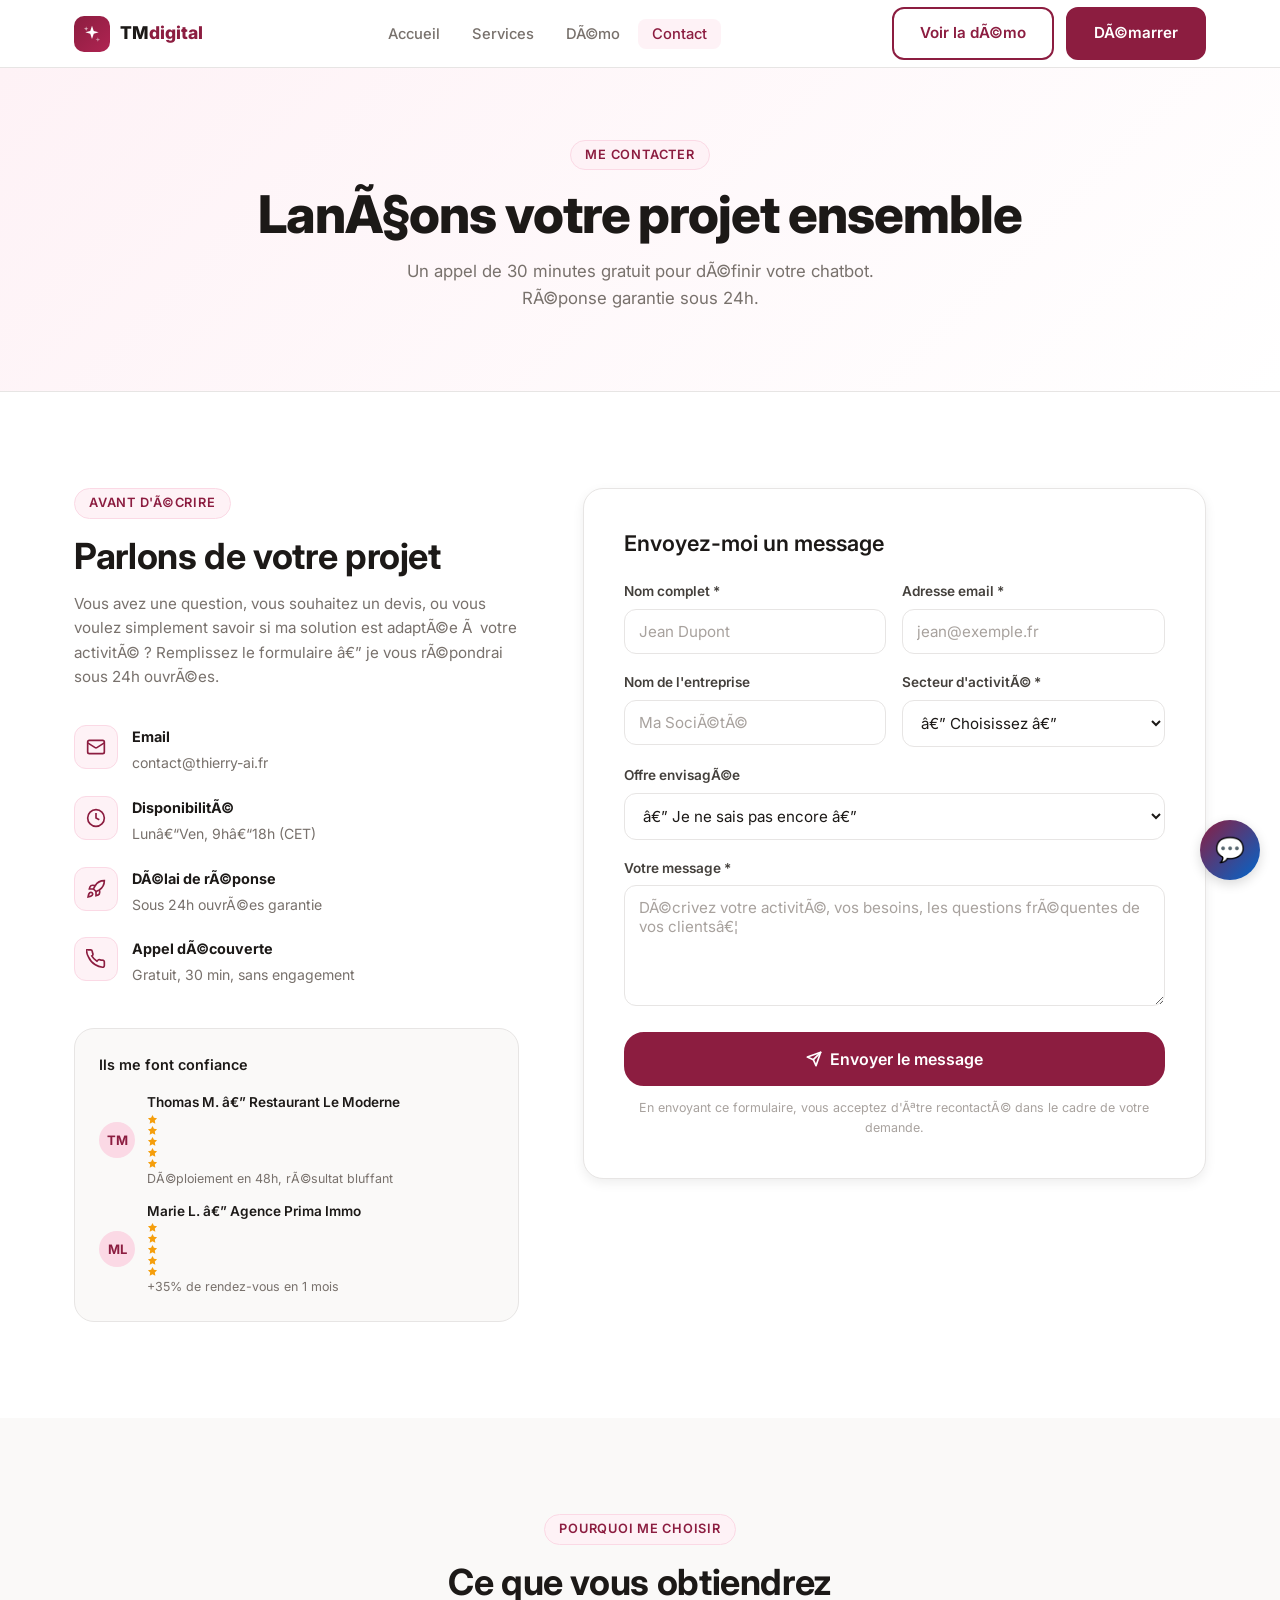
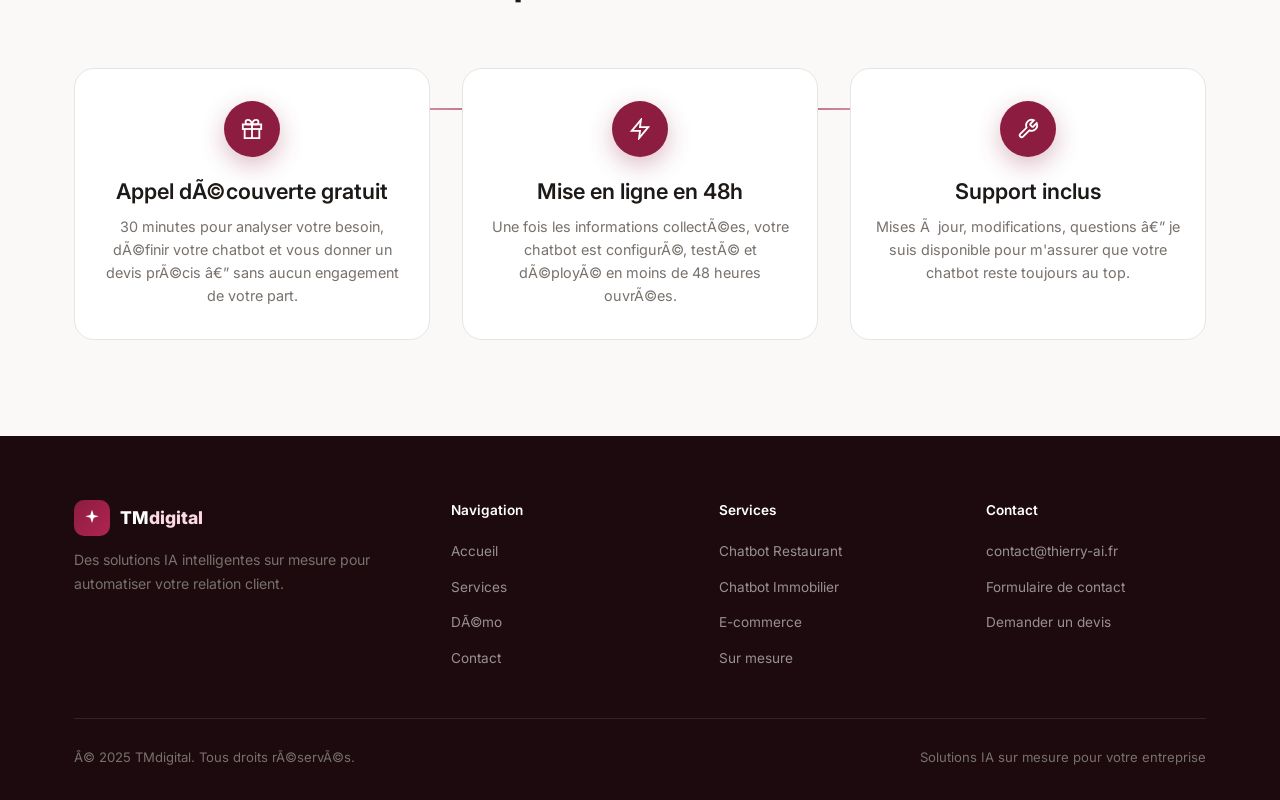
==== commit 79eaef74: "Feature: Ajouter widget de chat flottant Telegram + WhatsApp" ====
--- a/static/contact.html
+++ b/static/contact.html
@@ -1,18 +1,19 @@
-<!DOCTYPE html>
+﻿<!DOCTYPE html>
 <html lang="fr">
 <head>
   <meta charset="UTF-8" />
   <meta name="viewport" content="width=device-width, initial-scale=1.0" />
-  <title>Contact — TMdigital</title>
-  <meta name="description" content="Contactez-moi pour lancer votre projet de chatbot IA. Appel de découverte gratuit de 30 minutes. Réponse sous 24h." />
+  <title>Contact â€” TMdigital</title>
+  <meta name="description" content="Contactez-moi pour lancer votre projet de chatbot IA. Appel de dÃ©couverte gratuit de 30 minutes. RÃ©ponse sous 24h." />
   <link rel="preconnect" href="https://fonts.googleapis.com" />
   <link rel="preconnect" href="https://fonts.gstatic.com" crossorigin />
   <link href="https://fonts.googleapis.com/css2?family=Inter:wght@400;500;600;700;800&display=swap" rel="stylesheet" />
   <link rel="stylesheet" href="/static/css/style.css" />
+  <link rel="stylesheet" href="/static/css/chat-widget.css" />
 </head>
 <body>
 
-<!-- ── Navigation ── -->
+<!-- â”€â”€ Navigation â”€â”€ -->
 <header class="nav">
   <div class="container nav-inner">
     <a href="/" class="nav-logo">
@@ -25,13 +26,13 @@
       <ul class="nav-links">
         <li><a href="/">Accueil</a></li>
         <li><a href="/services">Services</a></li>
-        <li><a href="/demo">Démo</a></li>
+        <li><a href="/demo">DÃ©mo</a></li>
         <li><a href="/contact" class="active">Contact</a></li>
       </ul>
     </nav>
     <div class="nav-cta">
-      <a href="/demo" class="btn btn-outline">Voir la démo</a>
-      <a href="/contact" class="btn btn-primary">Démarrer</a>
+      <a href="/demo" class="btn btn-outline">Voir la dÃ©mo</a>
+      <a href="/contact" class="btn btn-primary">DÃ©marrer</a>
     </div>
     <button class="nav-burger" aria-label="Menu" aria-expanded="false">
       <span></span><span></span><span></span>
@@ -39,27 +40,27 @@
   </div>
 </header>
 
-<!-- ── Page Header ── -->
+<!-- â”€â”€ Page Header â”€â”€ -->
 <div class="page-header">
   <div class="container">
     <span class="section-label">Me contacter</span>
-    <h1>Lançons votre projet ensemble</h1>
-    <p>Un appel de 30 minutes gratuit pour définir votre chatbot. Réponse garantie sous 24h.</p>
+    <h1>LanÃ§ons votre projet ensemble</h1>
+    <p>Un appel de 30 minutes gratuit pour dÃ©finir votre chatbot. RÃ©ponse garantie sous 24h.</p>
   </div>
 </div>
 
-<!-- ── Contact Section ── -->
+<!-- â”€â”€ Contact Section â”€â”€ -->
 <section class="section">
   <div class="container">
     <div class="contact-grid">
 
       <!-- Info -->
       <div class="contact-info fade-up">
-        <span class="section-label">Avant d'écrire</span>
+        <span class="section-label">Avant d'Ã©crire</span>
         <h2>Parlons de votre projet</h2>
         <p>
           Vous avez une question, vous souhaitez un devis, ou vous voulez simplement savoir si ma solution
-          est adaptée à votre activité ? Remplissez le formulaire — je vous répondrai sous 24h ouvrées.
+          est adaptÃ©e Ã  votre activitÃ© ? Remplissez le formulaire â€” je vous rÃ©pondrai sous 24h ouvrÃ©es.
         </p>
 
         <div class="contact-items">
@@ -77,8 +78,8 @@
               <svg viewBox="0 0 24 24" fill="none" stroke="currentColor" stroke-width="2"><circle cx="12" cy="12" r="10"/><polyline points="12 6 12 12 16 14"/></svg>
             </div>
             <div class="contact-item-text">
-              <strong>Disponibilité</strong>
-              <span>Lun–Ven, 9h–18h (CET)</span>
+              <strong>DisponibilitÃ©</strong>
+              <span>Lunâ€“Ven, 9hâ€“18h (CET)</span>
             </div>
           </div>
           <div class="contact-item">
@@ -86,8 +87,8 @@
               <svg viewBox="0 0 24 24" fill="none" stroke="currentColor" stroke-width="2"><path d="M4.5 16.5c-1.5 1.26-2 5-2 5s3.74-.5 5-2c.71-.84.7-2.13-.09-2.91a2.18 2.18 0 00-2.91-.09z"/><path d="m12 15-3-3a22 22 0 012-3.95A12.88 12.88 0 0122 2c0 2.72-.78 7.5-6 11a22.35 22.35 0 01-4 2z"/><path d="M9 12H4s.55-3.03 2-4c1.62-1.08 5 0 5 0"/><path d="M12 15v5s3.03-.55 4-2c1.08-1.62 0-5 0-5"/></svg>
             </div>
             <div class="contact-item-text">
-              <strong>Délai de réponse</strong>
-              <span>Sous 24h ouvrées garantie</span>
+              <strong>DÃ©lai de rÃ©ponse</strong>
+              <span>Sous 24h ouvrÃ©es garantie</span>
             </div>
           </div>
           <div class="contact-item">
@@ -95,7 +96,7 @@
               <svg viewBox="0 0 24 24" fill="none" stroke="currentColor" stroke-width="2"><path d="M22 16.92v3a2 2 0 01-2.18 2 19.79 19.79 0 01-8.63-3.07A19.5 19.5 0 013.07 9.81 19.79 19.79 0 01.53 1.16 2 2 0 012.5 1h3a2 2 0 012 1.72 12.84 12.84 0 00.7 2.81 2 2 0 01-.45 2.11L6.91 8.3a16 16 0 006.29 6.29l1.36-1.35a2 2 0 012.11-.45 12.84 12.84 0 002.81.7A2 2 0 0122 15.54v1.38z"/></svg>
             </div>
             <div class="contact-item-text">
-              <strong>Appel découverte</strong>
+              <strong>Appel dÃ©couverte</strong>
               <span>Gratuit, 30 min, sans engagement</span>
             </div>
           </div>
@@ -108,21 +109,21 @@
             <div style="display:flex;align-items:center;gap:12px">
               <div style="width:36px;height:36px;background:var(--primary-100);border-radius:50%;display:flex;align-items:center;justify-content:center;font-size:13px;font-weight:700;color:var(--primary);flex-shrink:0">TM</div>
               <div>
-                <div style="font-size:.85rem;font-weight:600">Thomas M. — Restaurant Le Moderne</div>
+                <div style="font-size:.85rem;font-weight:600">Thomas M. â€” Restaurant Le Moderne</div>
                 <div style="font-size:.78rem;color:var(--text-3)">
                   <svg viewBox="0 0 24 24" fill="currentColor" style="width:11px;height:11px;color:#f59e0b"><polygon points="12 2 15.09 8.26 22 9.27 17 14.14 18.18 21.02 12 17.77 5.82 21.02 7 14.14 2 9.27 8.91 8.26 12 2"/></svg>
                   <svg viewBox="0 0 24 24" fill="currentColor" style="width:11px;height:11px;color:#f59e0b"><polygon points="12 2 15.09 8.26 22 9.27 17 14.14 18.18 21.02 12 17.77 5.82 21.02 7 14.14 2 9.27 8.91 8.26 12 2"/></svg>
                   <svg viewBox="0 0 24 24" fill="currentColor" style="width:11px;height:11px;color:#f59e0b"><polygon points="12 2 15.09 8.26 22 9.27 17 14.14 18.18 21.02 12 17.77 5.82 21.02 7 14.14 2 9.27 8.91 8.26 12 2"/></svg>
                   <svg viewBox="0 0 24 24" fill="currentColor" style="width:11px;height:11px;color:#f59e0b"><polygon points="12 2 15.09 8.26 22 9.27 17 14.14 18.18 21.02 12 17.77 5.82 21.02 7 14.14 2 9.27 8.91 8.26 12 2"/></svg>
                   <svg viewBox="0 0 24 24" fill="currentColor" style="width:11px;height:11px;color:#f59e0b"><polygon points="12 2 15.09 8.26 22 9.27 17 14.14 18.18 21.02 12 17.77 5.82 21.02 7 14.14 2 9.27 8.91 8.26 12 2"/></svg>
-                  Déploiement en 48h, résultat bluffant
+                  DÃ©ploiement en 48h, rÃ©sultat bluffant
                 </div>
               </div>
             </div>
             <div style="display:flex;align-items:center;gap:12px">
               <div style="width:36px;height:36px;background:var(--primary-100);border-radius:50%;display:flex;align-items:center;justify-content:center;font-size:13px;font-weight:700;color:var(--primary);flex-shrink:0">ML</div>
               <div>
-                <div style="font-size:.85rem;font-weight:600">Marie L. — Agence Prima Immo</div>
+                <div style="font-size:.85rem;font-weight:600">Marie L. â€” Agence Prima Immo</div>
                 <div style="font-size:.78rem;color:var(--text-3)">
                   <svg viewBox="0 0 24 24" fill="currentColor" style="width:11px;height:11px;color:#f59e0b"><polygon points="12 2 15.09 8.26 22 9.27 17 14.14 18.18 21.02 12 17.77 5.82 21.02 7 14.14 2 9.27 8.91 8.26 12 2"/></svg>
                   <svg viewBox="0 0 24 24" fill="currentColor" style="width:11px;height:11px;color:#f59e0b"><polygon points="12 2 15.09 8.26 22 9.27 17 14.14 18.18 21.02 12 17.77 5.82 21.02 7 14.14 2 9.27 8.91 8.26 12 2"/></svg>
@@ -175,18 +176,18 @@
                 id="entreprise"
                 name="entreprise"
                 class="form-control"
-                placeholder="Ma Société"
+                placeholder="Ma SociÃ©tÃ©"
               />
             </div>
             <div class="form-group">
-              <label for="secteur">Secteur d'activité *</label>
+              <label for="secteur">Secteur d'activitÃ© *</label>
               <select id="secteur" name="secteur" class="form-control" required>
-                <option value="">— Choisissez —</option>
+                <option value="">â€” Choisissez â€”</option>
                 <option value="restaurant">Restauration</option>
                 <option value="immobilier">Immobilier</option>
-                <option value="hotellerie">Hôtellerie</option>
+                <option value="hotellerie">HÃ´tellerie</option>
                 <option value="ecommerce">E-commerce</option>
-                <option value="medical">Médical / Santé</option>
+                <option value="medical">MÃ©dical / SantÃ©</option>
                 <option value="juridique">Juridique / Conseil</option>
                 <option value="autre">Autre secteur</option>
               </select>
@@ -194,11 +195,11 @@
           </div>
 
           <div class="form-group">
-            <label for="budget">Offre envisagée</label>
+            <label for="budget">Offre envisagÃ©e</label>
             <select id="budget" name="budget" class="form-control">
-              <option value="">— Je ne sais pas encore —</option>
-              <option value="starter">Starter (800 € + 150 €/mois)</option>
-              <option value="pro">Pro (1 500 € + 200 €/mois)</option>
+              <option value="">â€” Je ne sais pas encore â€”</option>
+              <option value="starter">Starter (800 â‚¬ + 150 â‚¬/mois)</option>
+              <option value="pro">Pro (1 500 â‚¬ + 200 â‚¬/mois)</option>
               <option value="enterprise">Enterprise (sur devis)</option>
             </select>
           </div>
@@ -210,7 +211,7 @@
               name="message"
               class="form-control"
               rows="5"
-              placeholder="Décrivez votre activité, vos besoins, les questions fréquentes de vos clients…"
+              placeholder="DÃ©crivez votre activitÃ©, vos besoins, les questions frÃ©quentes de vos clientsâ€¦"
               required
             ></textarea>
           </div>
@@ -224,7 +225,7 @@
           </button>
 
           <p style="font-size:.78rem;color:var(--text-4);text-align:center;margin-top:12px">
-            En envoyant ce formulaire, vous acceptez d'être recontacté dans le cadre de votre demande.
+            En envoyant ce formulaire, vous acceptez d'Ãªtre recontactÃ© dans le cadre de votre demande.
           </p>
         </form>
 
@@ -233,16 +234,16 @@
           <div class="form-success-icon">
             <svg viewBox="0 0 24 24" fill="none" stroke="currentColor" stroke-width="2.5" style="width:40px;height:40px;color:var(--success)"><polyline points="20 6 9 17 4 12"/></svg>
           </div>
-          <h4>Message envoyé avec succès !</h4>
-          <p>Merci pour votre demande. Je vous répondrai dans les <strong>24 heures ouvrées</strong>.</p>
-          <a href="/" class="btn btn-outline" style="margin-top:20px">Retour à l'accueil</a>
+          <h4>Message envoyÃ© avec succÃ¨s !</h4>
+          <p>Merci pour votre demande. Je vous rÃ©pondrai dans les <strong>24 heures ouvrÃ©es</strong>.</p>
+          <a href="/" class="btn btn-outline" style="margin-top:20px">Retour Ã  l'accueil</a>
         </div>
       </div>
     </div>
   </div>
 </section>
 
-<!-- ── Trust section ── -->
+<!-- â”€â”€ Trust section â”€â”€ -->
 <section class="section section--alt">
   <div class="container">
     <div class="section-header fade-up">
@@ -254,28 +255,28 @@
         <div class="step-num">
           <svg viewBox="0 0 24 24" fill="none" stroke="white" stroke-width="2"><polyline points="20 12 20 22 4 22 4 12"/><rect x="2" y="7" width="20" height="5"/><line x1="12" y1="22" x2="12" y2="7"/><path d="M12 7H7.5a2.5 2.5 0 010-5C11 2 12 7 12 7z"/><path d="M12 7h4.5a2.5 2.5 0 000-5C13 2 12 7 12 7z"/></svg>
         </div>
-        <h3>Appel découverte gratuit</h3>
-        <p>30 minutes pour analyser votre besoin, définir votre chatbot et vous donner un devis précis — sans aucun engagement de votre part.</p>
+        <h3>Appel dÃ©couverte gratuit</h3>
+        <p>30 minutes pour analyser votre besoin, dÃ©finir votre chatbot et vous donner un devis prÃ©cis â€” sans aucun engagement de votre part.</p>
       </div>
       <div class="step-card fade-up">
         <div class="step-num">
           <svg viewBox="0 0 24 24" fill="none" stroke="white" stroke-width="2"><polygon points="13 2 3 14 12 14 11 22 21 10 12 10 13 2"/></svg>
         </div>
         <h3>Mise en ligne en 48h</h3>
-        <p>Une fois les informations collectées, votre chatbot est configuré, testé et déployé en moins de 48 heures ouvrées.</p>
+        <p>Une fois les informations collectÃ©es, votre chatbot est configurÃ©, testÃ© et dÃ©ployÃ© en moins de 48 heures ouvrÃ©es.</p>
       </div>
       <div class="step-card fade-up">
         <div class="step-num">
           <svg viewBox="0 0 24 24" fill="none" stroke="white" stroke-width="2"><path d="M14.7 6.3a1 1 0 000 1.4l1.6 1.6a1 1 0 001.4 0l3.77-3.77a6 6 0 01-7.94 7.94l-6.91 6.91a2.12 2.12 0 01-3-3l6.91-6.91a6 6 0 017.94-7.94l-3.76 3.76z"/></svg>
         </div>
         <h3>Support inclus</h3>
-        <p>Mises à jour, modifications, questions — je suis disponible pour m'assurer que votre chatbot reste toujours au top.</p>
+        <p>Mises Ã  jour, modifications, questions â€” je suis disponible pour m'assurer que votre chatbot reste toujours au top.</p>
       </div>
     </div>
   </div>
 </section>
 
-<!-- ── Footer ── -->
+<!-- â”€â”€ Footer â”€â”€ -->
 <footer class="footer">
   <div class="container">
     <div class="footer-grid">
@@ -293,7 +294,7 @@
         <ul class="footer-links">
           <li><a href="/">Accueil</a></li>
           <li><a href="/services">Services</a></li>
-          <li><a href="/demo">Démo</a></li>
+          <li><a href="/demo">DÃ©mo</a></li>
           <li><a href="/contact">Contact</a></li>
         </ul>
       </div>
@@ -316,12 +317,14 @@
       </div>
     </div>
     <div class="footer-bottom">
-      <p>© 2025 TMdigital. Tous droits réservés.</p>
+      <p>Â© 2025 TMdigital. Tous droits rÃ©servÃ©s.</p>
       <p>Solutions IA sur mesure pour votre entreprise</p>
     </div>
   </div>
 </footer>
 
 <script src="/static/js/main.js"></script>
+<script src="/static/js/chat-widget.js"></script>
 </body>
 </html>
+
--- a/static/css/style.css
+++ b/static/css/style.css
@@ -801,6 +801,35 @@
   border: 1px solid var(--border);
   border-radius: var(--radius-lg);
   padding: 14px 16px;
+}
+.demo-tip-clickable {
+  all: unset;
+  display: flex;
+  align-items: flex-start;
+  gap: 14px;
+  background: var(--bg-alt);
+  border: 1.5px solid var(--border);
+  border-radius: var(--radius-lg);
+  padding: 14px 16px;
+  cursor: pointer;
+  transition: all 200ms ease;
+  pointer-events: auto;
+  user-select: none;
+  -webkit-user-select: none;
+  -webkit-touch-callout: none;
+}
+.demo-tip-clickable:hover {
+  background: var(--primary-50);
+  border-color: var(--primary);
+  transform: translateX(4px);
+}
+.demo-tip-clickable:active {
+  transform: translateX(2px);
+}
+.demo-tip-clickable.active {
+  background: var(--primary-50);
+  border-color: var(--primary-500);
+  box-shadow: 0 0 0 3px rgba(26, 86, 219, 0.1);
 }
 .demo-tip-icon {
   width: 38px; height: 38px;
--- a/static/css/chat-widget.css
+++ b/static/css/chat-widget.css
@@ -0,0 +1,176 @@
+/* Chat Widget Flottant */
+.chat-widget-container {
+  position: fixed;
+  bottom: 20px;
+  right: 20px;
+  font-family: -apple-system, BlinkMacSystemFont, 'Segoe UI', Roboto, Oxygen, Ubuntu, Cantarell, sans-serif;
+  z-index: 9999;
+}
+
+.chat-widget-bubble {
+  width: 60px;
+  height: 60px;
+  background: linear-gradient(135deg, var(--primary) 0%, #0066cc 100%);
+  border-radius: 50%;
+  display: flex;
+  align-items: center;
+  justify-content: center;
+  cursor: pointer;
+  box-shadow: 0 4px 12px rgba(0, 0, 0, 0.15);
+  transition: all 0.3s ease;
+  border: none;
+  color: white;
+  font-size: 24px;
+}
+
+.chat-widget-bubble:hover {
+  transform: scale(1.1);
+  box-shadow: 0 6px 20px rgba(0, 0, 0, 0.25);
+}
+
+.chat-widget-bubble.active {
+  background: linear-gradient(135deg, #ff6b6b 0%, #ee5a6f 100%);
+}
+
+.chat-widget-menu {
+  position: absolute;
+  bottom: 80px;
+  right: 0;
+  background: white;
+  border-radius: 12px;
+  box-shadow: 0 5px 40px rgba(0, 0, 0, 0.16);
+  overflow: hidden;
+  min-width: 280px;
+  opacity: 0;
+  visibility: hidden;
+  transform: translateY(10px) scale(0.95);
+  transition: all 0.3s ease;
+}
+
+.chat-widget-menu.active {
+  opacity: 1;
+  visibility: visible;
+  transform: translateY(0) scale(1);
+}
+
+.chat-widget-header {
+  background: linear-gradient(135deg, var(--primary) 0%, #0066cc 100%);
+  color: white;
+  padding: 16px;
+  text-align: center;
+}
+
+.chat-widget-header h3 {
+  margin: 0;
+  font-size: 16px;
+  font-weight: 600;
+}
+
+.chat-widget-header p {
+  margin: 4px 0 0 0;
+  font-size: 12px;
+  opacity: 0.9;
+}
+
+.chat-widget-buttons {
+  display: flex;
+  flex-direction: column;
+  gap: 0;
+}
+
+.chat-widget-button {
+  display: flex;
+  align-items: center;
+  gap: 12px;
+  padding: 16px;
+  border: none;
+  background: white;
+  cursor: pointer;
+  transition: background-color 0.2s ease;
+  border-bottom: 1px solid #f0f0f0;
+  text-align: left;
+  font-size: 14px;
+  font-weight: 500;
+  color: #333;
+  text-decoration: none;
+  display: flex;
+}
+
+.chat-widget-button:last-child {
+  border-bottom: none;
+}
+
+.chat-widget-button:hover {
+  background-color: #f9f9f9;
+}
+
+.chat-widget-button svg {
+  width: 24px;
+  height: 24px;
+  flex-shrink: 0;
+}
+
+.chat-widget-button.telegram {
+  color: #0088cc;
+}
+
+.chat-widget-button.telegram:hover {
+  background-color: #f0f7ff;
+}
+
+.chat-widget-button.whatsapp {
+  color: #25d366;
+}
+
+.chat-widget-button.whatsapp:hover {
+  background-color: #f0fdf4;
+}
+
+.chat-widget-button-text {
+  display: flex;
+  flex-direction: column;
+  gap: 2px;
+}
+
+.chat-widget-button-text strong {
+  font-weight: 600;
+  font-size: 13px;
+}
+
+.chat-widget-button-text small {
+  font-size: 11px;
+  opacity: 0.7;
+}
+
+/* Animation pulse pour le bubble */
+@keyframes pulse {
+  0%, 100% {
+    box-shadow: 0 4px 12px rgba(0, 0, 0, 0.15);
+  }
+  50% {
+    box-shadow: 0 4px 20px rgba(0, 0, 0, 0.25);
+  }
+}
+
+.chat-widget-bubble.pulse {
+  animation: pulse 2s infinite;
+}
+
+/* Mobile responsif */
+@media (max-width: 640px) {
+  .chat-widget-container {
+    bottom: 16px;
+    right: 16px;
+  }
+
+  .chat-widget-menu {
+    min-width: 260px;
+    bottom: 70px;
+  }
+
+  .chat-widget-bubble {
+    width: 56px;
+    height: 56px;
+    font-size: 22px;
+  }
+}
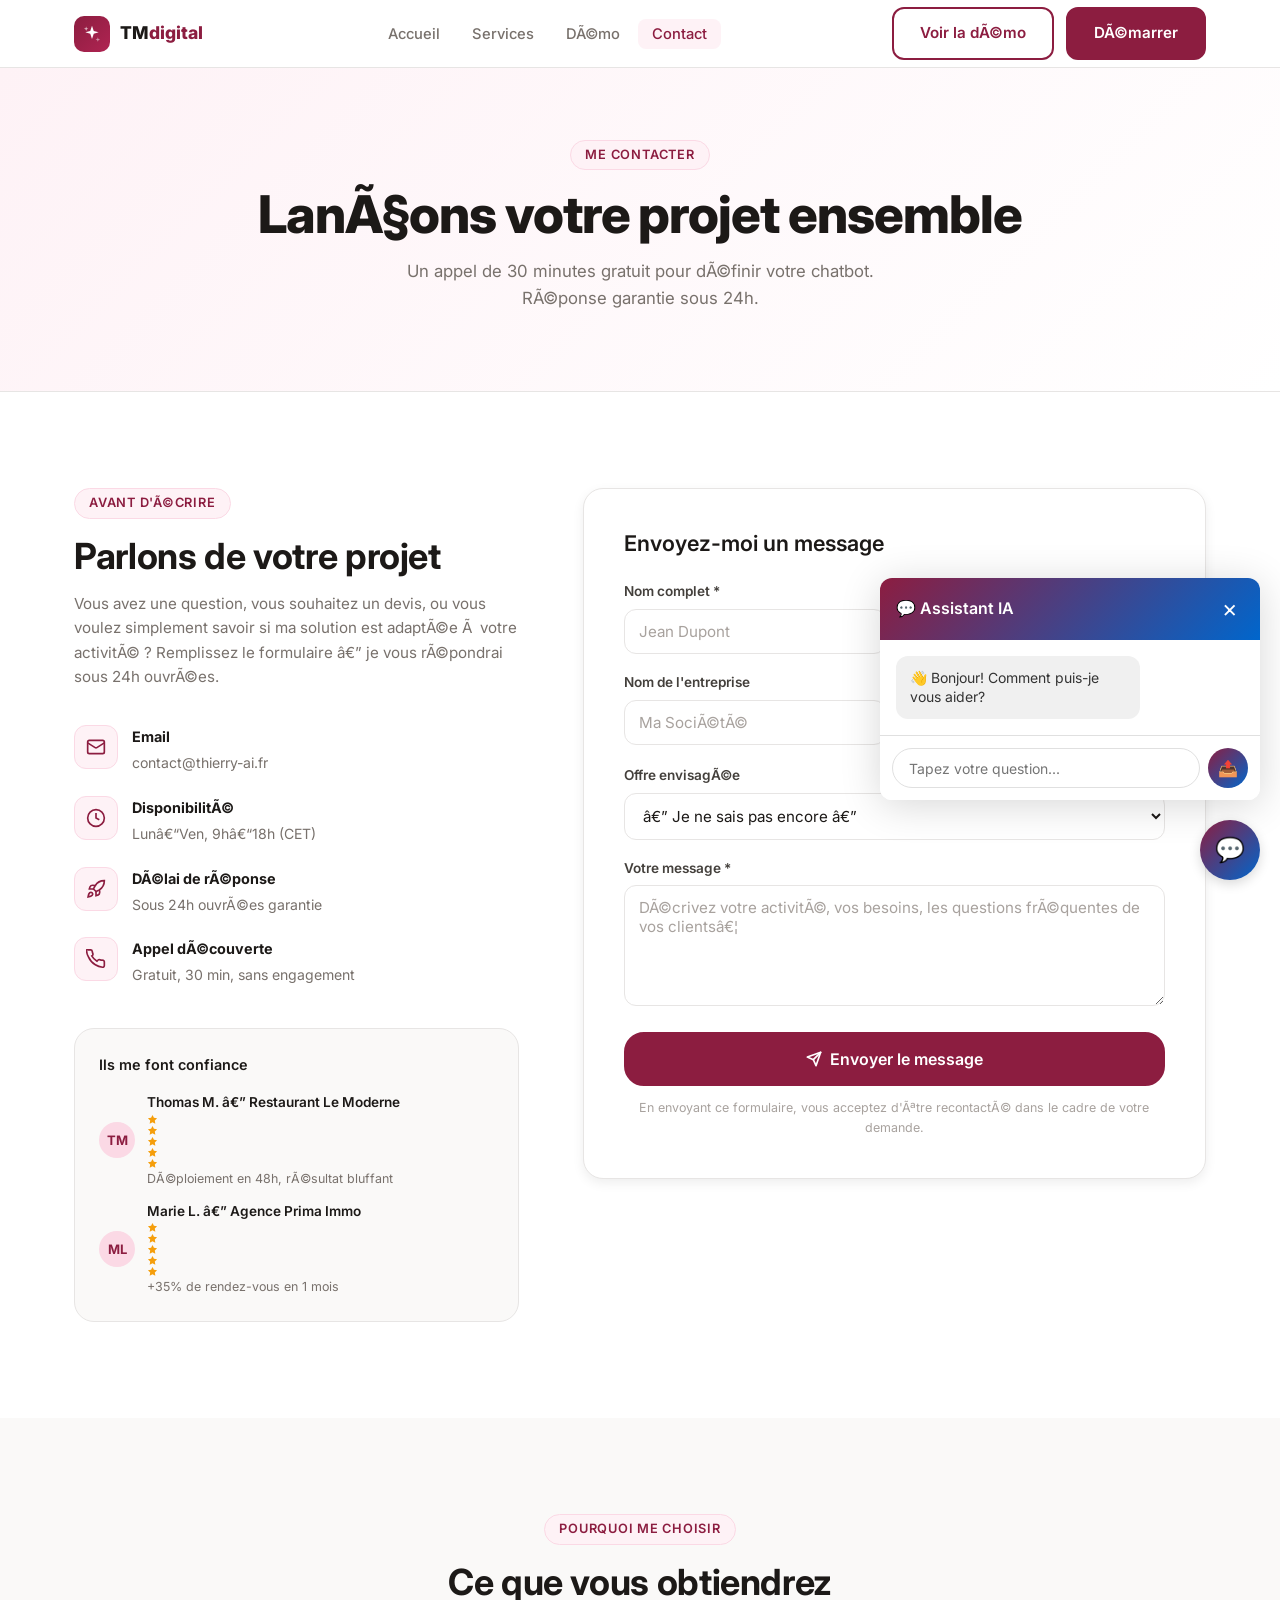
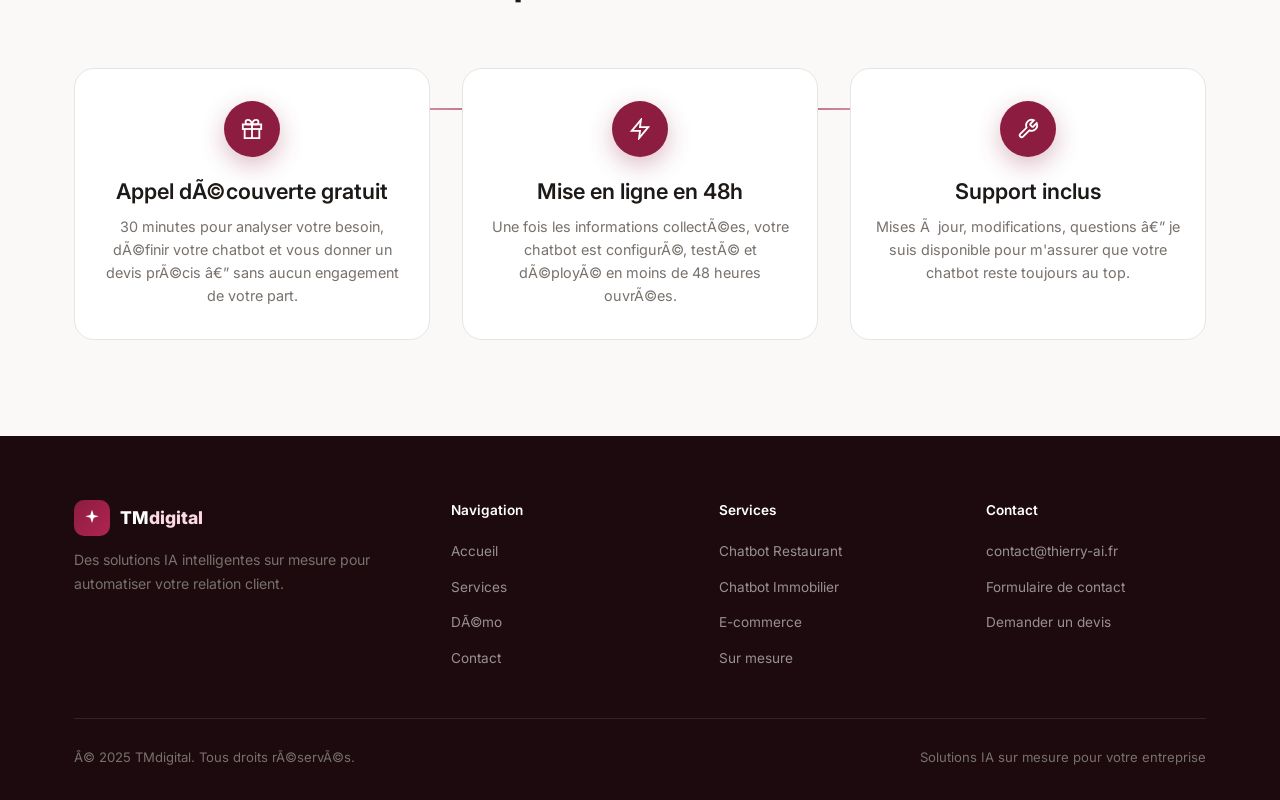
==== commit 18efcccb: "Feature: Ajouter chat widget en temps réel + API /api/chat + réactiver bot Telegram" ====
--- a/static/contact.html
+++ b/static/contact.html
@@ -325,6 +325,7 @@
 
 <script src="/static/js/main.js"></script>
 <script src="/static/js/chat-widget.js"></script>
+<script src="/static/js/live-chat.js"></script>
 </body>
 </html>
 
--- a/static/css/chat-widget.css
+++ b/static/css/chat-widget.css
@@ -157,15 +157,20 @@
 }
 
 /* Mobile responsif */
-@media (max-width: 640px) {
+@media (max-width: 768px) {
   .chat-widget-container {
-    bottom: 16px;
-    right: 16px;
+    bottom: 12px;
+    right: 12px;
   }
 
   .chat-widget-menu {
-    min-width: 260px;
+    position: fixed;
     bottom: 70px;
+    right: 12px;
+    left: 12px;
+    min-width: auto;
+    max-width: calc(100vw - 24px);
+    width: auto;
   }
 
   .chat-widget-bubble {
@@ -173,4 +178,46 @@
     height: 56px;
     font-size: 22px;
   }
-}
+
+  .chat-widget-header {
+    padding: 14px;
+  }
+
+  .chat-widget-header h3 {
+    font-size: 15px;
+  }
+
+  .chat-widget-header p {
+    font-size: 11px;
+  }
+
+  .chat-widget-button {
+    padding: 14px 12px;
+    font-size: 13px;
+    gap: 10px;
+  }
+
+  .chat-widget-button svg {
+    width: 20px;
+    height: 20px;
+  }
+
+  .chat-widget-button-text strong {
+    font-size: 12px;
+  }
+
+  .chat-widget-button-text small {
+    font-size: 10px;
+  }
+}
+
+@media (max-width: 480px) {
+  .chat-widget-menu {
+    bottom: 65px;
+  }
+
+  .chat-widget-button {
+    padding: 12px 10px;
+    font-size: 12px;
+  }
+}
